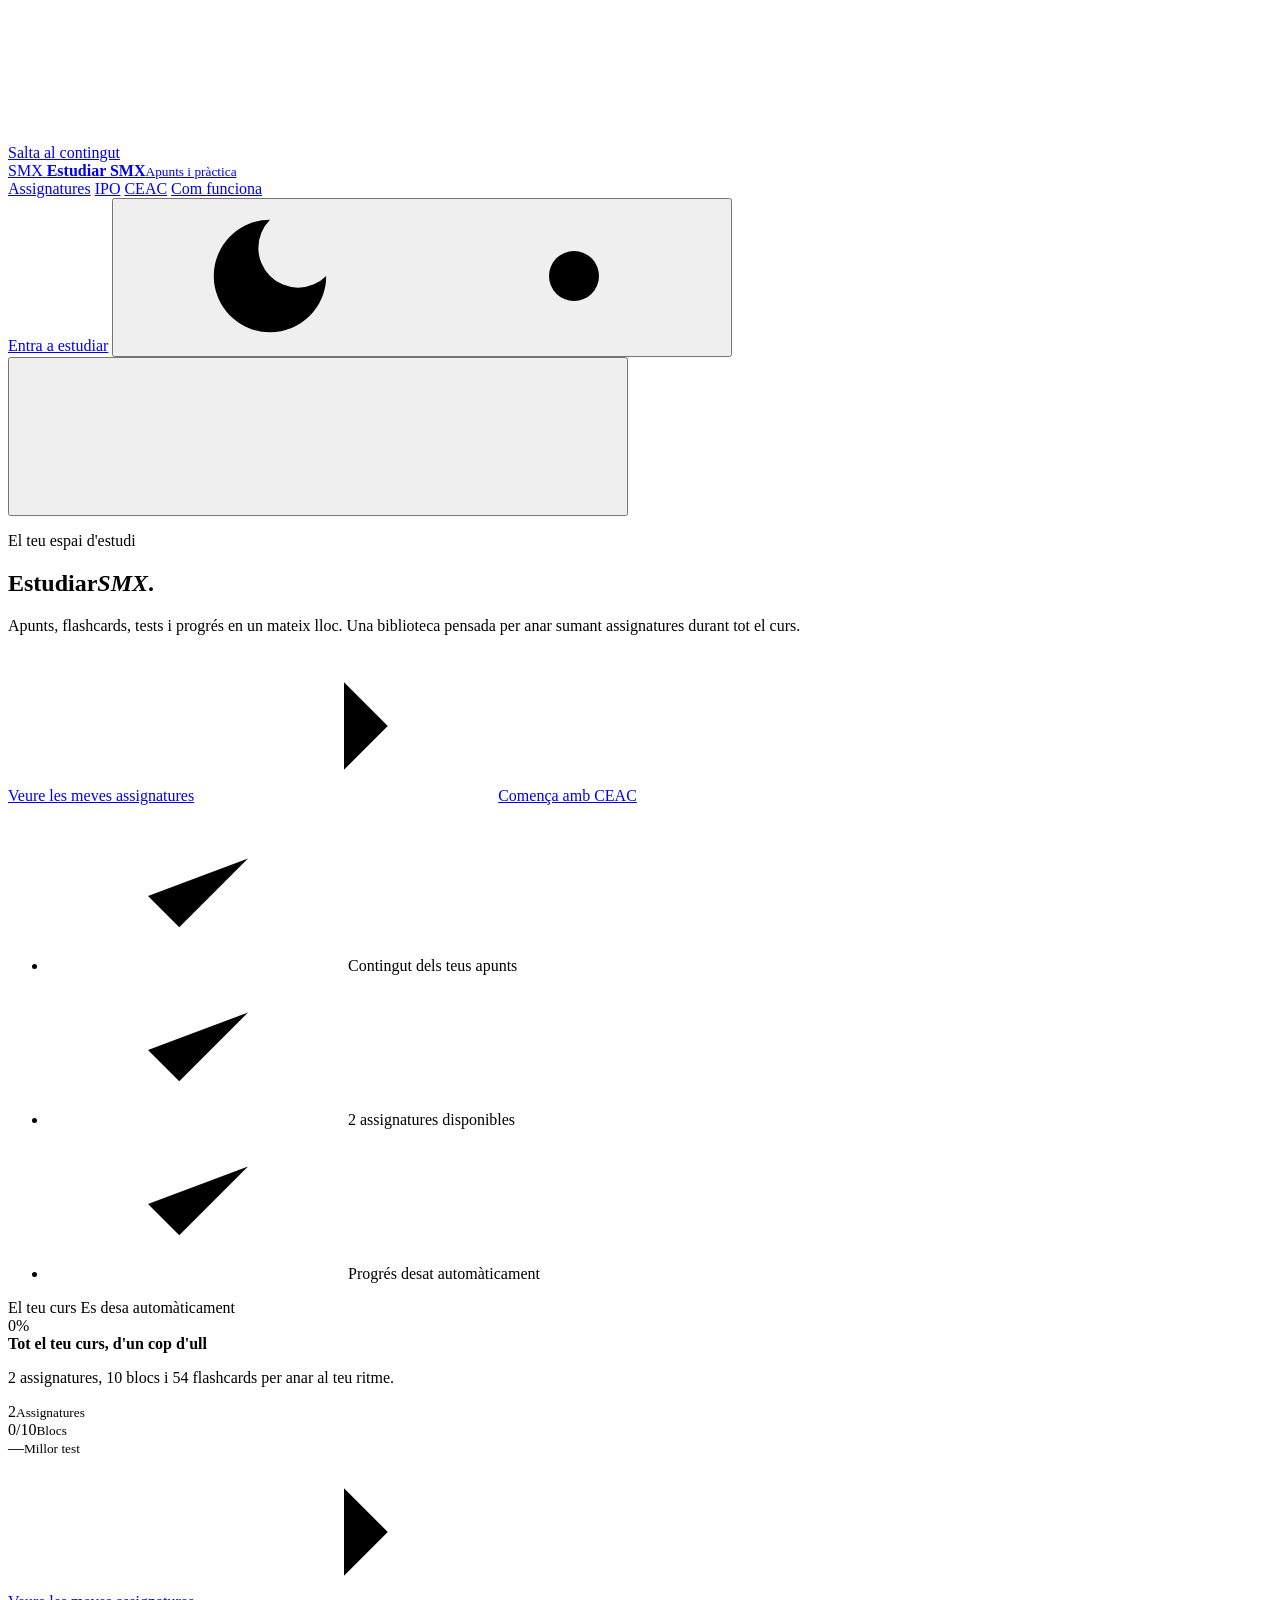
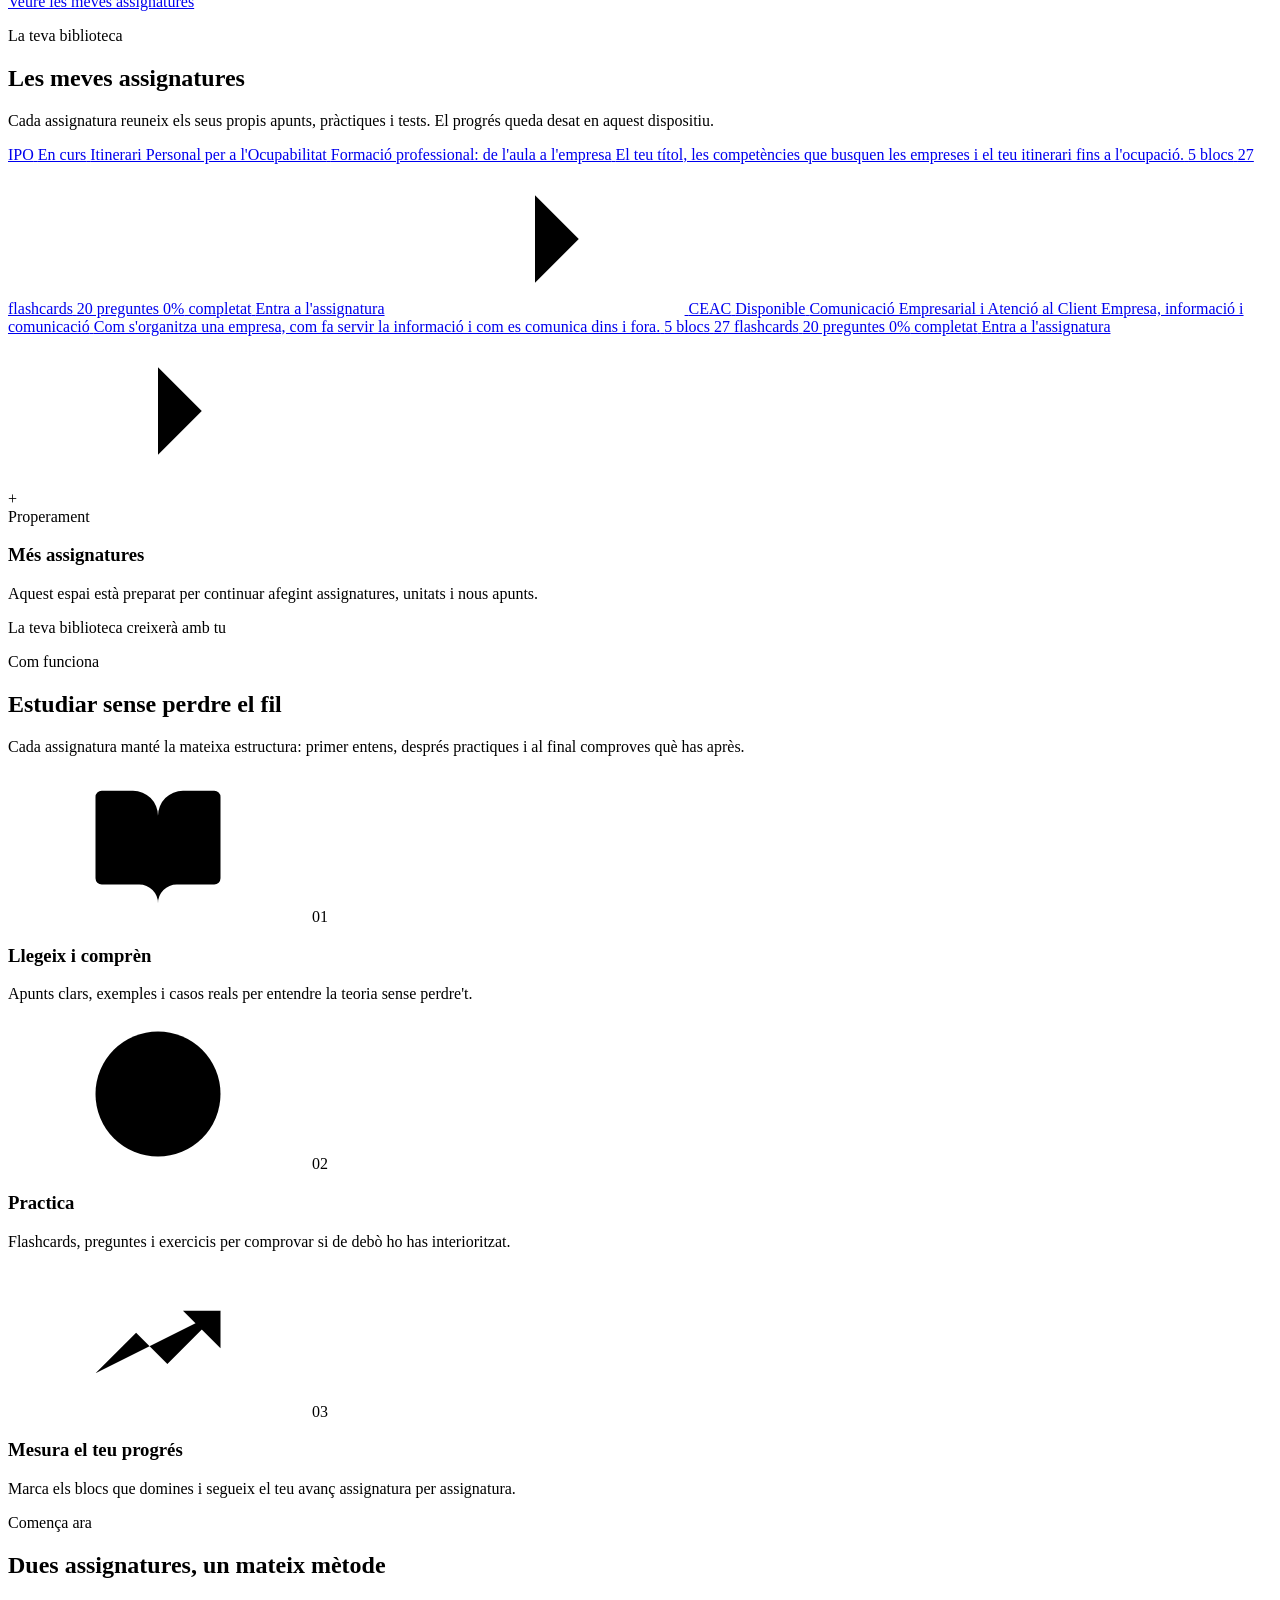
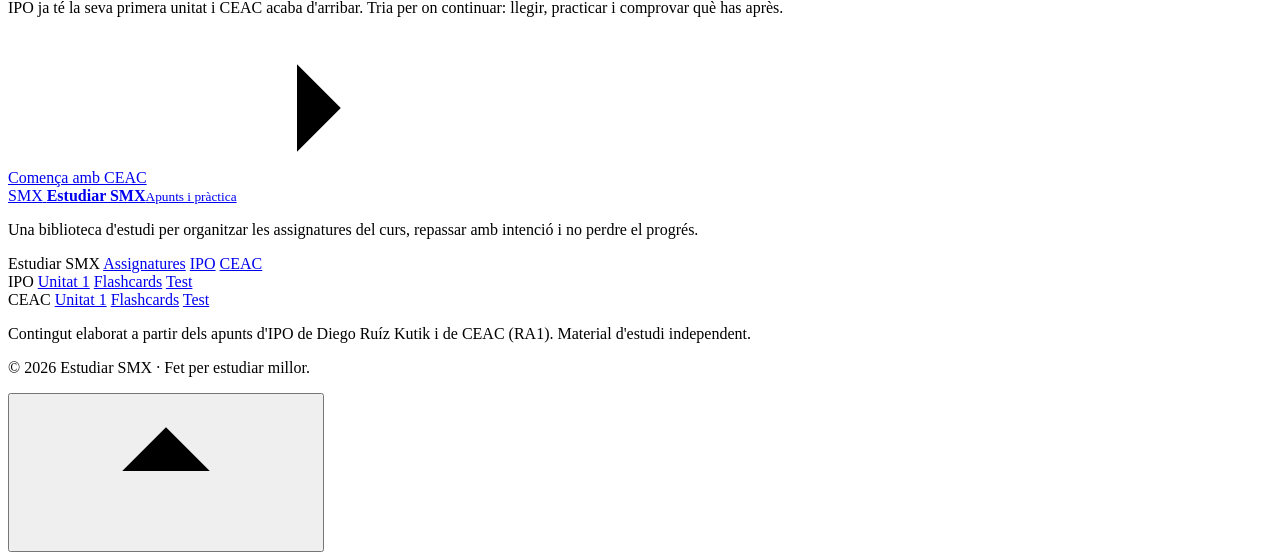
==== index.html @ 681bbfd0 "Add files via upload" ====
<!DOCTYPE html>
<html lang="ca" data-theme="light">
<head>
  <meta charset="UTF-8">
  <meta name="viewport" content="width=device-width, initial-scale=1.0">
  <meta name="description" content="Estudiar SMX: apunts, flashcards, tests i progrés organitzats per assignatura. IPO i CEAC en un mateix espai d'estudi.">
  <meta name="theme-color" content="#f5f1e8">
  <title>Estudiar SMX | El teu espai d'estudi</title>
  <link rel="icon" href="data:image/svg+xml,%3Csvg xmlns='http://www.w3.org/2000/svg' viewBox='0 0 64 64'%3E%3Crect width='64' height='64' rx='16' fill='%23c8502c'/%3E%3Ctext x='32' y='41' font-family='Georgia,serif' font-size='14' font-weight='700' fill='%23fffdf8' text-anchor='middle'%3ESMX%3C/text%3E%3C/svg%3E">
  <link rel="preconnect" href="https://fonts.googleapis.com">
  <link rel="preconnect" href="https://fonts.gstatic.com" crossorigin>
  <link href="https://fonts.googleapis.com/css2?family=Fraunces:ital,opsz,wght@0,9..144,400..700;1,9..144,400..700&family=Inter:wght@400;500;600;700&display=swap" rel="stylesheet">
  <link rel="stylesheet" href="assets/css/styles.css">
  <script>
    (function () {
      try {
        var theme = localStorage.getItem('estudiarSMX.theme.v1');
        if (!theme) {
          var raw = localStorage.getItem('rutaFP.u1.v1');
          var saved = raw ? JSON.parse(raw) : null;
          theme = (saved && saved.theme) || (window.matchMedia('(prefers-color-scheme: dark)').matches ? 'dark' : 'light');
        }
        document.documentElement.dataset.theme = theme;
      } catch (e) {}
    })();
  </script>
</head>
<body>
  <a class="skip-link" href="#contenido">Salta al contingut</a>

  <svg class="svg-sprite" aria-hidden="true" focusable="false">
    <symbol id="i-arrow-right" viewBox="0 0 24 24"><path d="M5 12h14"/><path d="m12 5 7 7-7 7"/></symbol>
    <symbol id="i-arrow-up" viewBox="0 0 24 24"><path d="m5 12 7-7 7 7"/><path d="M12 19V5"/></symbol>
    <symbol id="i-check" viewBox="0 0 24 24"><path d="M20 6 9 17l-5-5"/></symbol>
    <symbol id="i-book" viewBox="0 0 24 24"><path d="M12 7v14"/><path d="M3 18a1 1 0 0 1-1-1V4a1 1 0 0 1 1-1h5a4 4 0 0 1 4 4 4 4 0 0 1 4-4h5a1 1 0 0 1 1 1v13a1 1 0 0 1-1 1h-6a3 3 0 0 0-3 3 3 3 0 0 0-3-3Z"/></symbol>
    <symbol id="i-layers" viewBox="0 0 24 24"><path d="M12.83 2.18a2 2 0 0 0-1.66 0L2.6 6.08a1 1 0 0 0 0 1.83l8.58 3.91a2 2 0 0 0 1.66 0l8.58-3.9a1 1 0 0 0 0-1.83Z"/><path d="m22 17.65-9.17 4.16a2 2 0 0 1-1.66 0L2 17.65"/><path d="m22 12.65-9.17 4.16a2 2 0 0 1-1.66 0L2 12.65"/></symbol>
    <symbol id="i-target" viewBox="0 0 24 24"><circle cx="12" cy="12" r="10"/><circle cx="12" cy="12" r="6"/><circle cx="12" cy="12" r="2"/></symbol>
    <symbol id="i-brain" viewBox="0 0 24 24"><path d="M12 5a3 3 0 1 0-5.997.125 4 4 0 0 0-2.526 5.77 4 4 0 0 0 .556 6.588A4 4 0 1 0 12 18Z"/><path d="M12 5a3 3 0 1 1 5.997.125 4 4 0 0 1 2.526 5.77 4 4 0 0 1-.556 6.588A4 4 0 1 1 12 18Z"/><path d="M15 13a4.5 4.5 0 0 1-3-4 4.5 4.5 0 0 1-3 4"/><path d="M17.599 6.5a3 3 0 0 0 .399-1.375"/><path d="M6.003 5.125A3 3 0 0 0 6.401 6.5"/><path d="M3.477 10.896a4 4 0 0 1 .585-.396"/><path d="M19.938 10.5a4 4 0 0 1 .585.396"/><path d="M6 18a4 4 0 0 1-1.967-.516"/><path d="M19.967 17.484A4 4 0 0 1 18 18"/></symbol>
    <symbol id="i-clock" viewBox="0 0 24 24"><circle cx="12" cy="12" r="10"/><polyline points="12 6 12 12 16 14"/></symbol>
    <symbol id="i-graduation" viewBox="0 0 24 24"><path d="M21.42 10.922a1 1 0 0 0-.019-1.838L12.83 5.18a2 2 0 0 0-1.66 0L2.6 9.08a1 1 0 0 0 0 1.832l8.57 3.908a2 2 0 0 0 1.66 0z"/><path d="M22 10v6"/><path d="M6 12.5V16a6 3 0 0 0 12 0v-3.5"/></symbol>
    <symbol id="i-briefcase" viewBox="0 0 24 24"><rect width="20" height="14" x="2" y="7" rx="2"/><path d="M16 21V5a2 2 0 0 0-2-2h-4a2 2 0 0 0-2 2v16"/></symbol>
    <symbol id="i-award" viewBox="0 0 24 24"><path d="m15.477 12.89 1.515 8.526a.5.5 0 0 1-.81.47l-3.58-2.687a1 1 0 0 0-1.197 0l-3.586 2.686a.5.5 0 0 1-.81-.469l1.514-8.526"/><circle cx="12" cy="8" r="6"/></symbol>
    <symbol id="i-calendar" viewBox="0 0 24 24"><path d="M8 2v4"/><path d="M16 2v4"/><rect width="18" height="18" x="3" y="4" rx="2"/><path d="M3 10h18"/></symbol>
    <symbol id="i-trending" viewBox="0 0 24 24"><polyline points="22 7 13.5 15.5 8.5 10.5 2 17"/><polyline points="16 7 22 7 22 13"/></symbol>
    <symbol id="i-sun" viewBox="0 0 24 24"><circle cx="12" cy="12" r="4"/><path d="M12 2v2"/><path d="M12 20v2"/><path d="m4.93 4.93 1.41 1.41"/><path d="m17.66 17.66 1.41 1.41"/><path d="M2 12h2"/><path d="M20 12h2"/><path d="m6.34 17.66-1.41 1.41"/><path d="m19.07 4.93-1.41 1.41"/></symbol>
    <symbol id="i-moon" viewBox="0 0 24 24"><path d="M12 3a6 6 0 0 0 9 9 9 9 0 1 1-9-9Z"/></symbol>
    <symbol id="i-menu" viewBox="0 0 24 24"><line x1="4" x2="20" y1="12" y2="12"/><line x1="4" x2="20" y1="6" y2="6"/><line x1="4" x2="20" y1="18" y2="18"/></symbol>
    <symbol id="i-x" viewBox="0 0 24 24"><path d="M18 6 6 18"/><path d="m6 6 12 12"/></symbol>
    <symbol id="i-chevron-down" viewBox="0 0 24 24"><path d="m6 9 6 6 6-6"/></symbol>
  </svg>

  <header class="site-header" id="top">
    <div class="header-inner container">
      <a class="brand" href="index.html" aria-label="Estudiar SMX, torna a l'inici">
        <span class="brand-mark brand-mark-smx">SMX<span class="brand-dot"></span></span>
        <span class="brand-text"><strong>Estudiar SMX</strong><small>Apunts i pràctica</small></span>
      </a>

      <nav class="desktop-nav" aria-label="Navegació principal">
        <a href="#asignaturas">Assignatures</a>
        <a href="asignaturas/ipo/index.html">IPO</a>
        <a href="asignaturas/ceac/index.html">CEAC</a>
        <a href="#como-funciona">Com funciona</a>
      </nav>

      <div class="header-actions">
        <a class="header-cta" href="#asignaturas">Entra a estudiar</a>
        <button class="icon-btn theme-toggle" id="themeToggle" type="button" aria-label="Activa el tema fosc">
          <svg class="icon icon-moon" aria-hidden="true"><use href="#i-moon"></use></svg>
          <svg class="icon icon-sun" aria-hidden="true"><use href="#i-sun"></use></svg>
        </button>
        <button class="icon-btn menu-toggle" id="menuToggle" type="button" aria-label="Obre el menú" aria-expanded="false" aria-controls="mobileMenu">
          <svg class="icon icon-menu" aria-hidden="true"><use href="#i-menu"></use></svg>
          <svg class="icon icon-close" aria-hidden="true"><use href="#i-x"></use></svg>
        </button>
      </div>
    </div>

    <div class="mobile-menu" id="mobileMenu" hidden>
      <nav class="container" aria-label="Menú mòbil">
        <a href="#asignaturas"><span>01</span>Assignatures</a>
        <a href="asignaturas/ipo/index.html"><span>02</span>IPO</a>
        <a href="asignaturas/ceac/index.html"><span>03</span>CEAC</a>
        <a href="#como-funciona"><span>04</span>Com funciona</a>
      </nav>
    </div>
  </header>

  <main id="contenido">
    <section class="hero portal-hero container" aria-labelledby="portalTitle">
      <div class="hero-copy">
        <p class="eyebrow"><span class="eyebrow-dot"></span>El teu espai d'estudi</p>
        <h1 id="portalTitle"><span>Estudiar</span><span><em>SMX</em>.</span></h1>
        <p class="hero-lead">Apunts, flashcards, tests i progrés en un mateix lloc. Una biblioteca pensada per anar sumant assignatures durant tot el curs.</p>
        <div class="hero-actions">
          <a class="btn btn-primary" href="#asignaturas">Veure les meves assignatures<svg class="icon" aria-hidden="true"><use href="#i-arrow-right"></use></svg></a>
          <a class="btn btn-ghost" href="asignaturas/ceac/index.html">Comença amb CEAC</a>
        </div>
        <ul class="hero-meta">
          <li><svg class="icon" aria-hidden="true"><use href="#i-check"></use></svg>Contingut dels teus apunts</li>
          <li><svg class="icon" aria-hidden="true"><use href="#i-check"></use></svg>2 assignatures disponibles</li>
          <li><svg class="icon" aria-hidden="true"><use href="#i-check"></use></svg>Progrés desat automàticament</li>
        </ul>
      </div>

      <aside class="hero-panel" data-overall aria-label="Progrés del teu curs">
        <div class="panel-top">
          <span class="panel-label">El teu curs</span>
          <span class="save-status"><span class="status-dot"></span>Es desa automàticament</span>
        </div>
        <div class="progress-hero">
          <div class="progress-ring" data-overall-ring style="--p:0"><span data-overall-percent>0%</span></div>
          <div class="progress-copy">
            <strong>Tot el teu curs, d'un cop d'ull</strong>
            <p data-overall-copy>2 assignatures, 10 blocs i 54 flashcards per anar al teu ritme.</p>
          </div>
        </div>
        <div class="hero-stats">
          <div><span data-overall-subjects>2</span><small>Assignatures</small></div>
          <div><span data-overall-sections>0/10</span><small>Blocs</small></div>
          <div><span data-overall-best>—</span><small>Millor test</small></div>
        </div>
        <a class="panel-link" href="#asignaturas"><span>Veure les meves assignatures</span><svg class="icon" aria-hidden="true"><use href="#i-arrow-right"></use></svg></a>
      </aside>
    </section>

    <section class="portal-catalog container" id="asignaturas" aria-labelledby="subjectsTitle">
      <div class="section-heading compact">
        <div>
          <p class="kicker">La teva biblioteca</p>
          <h2 id="subjectsTitle">Les meves assignatures</h2>
        </div>
        <p>Cada assignatura reuneix els seus propis apunts, pràctiques i tests. El progrés queda desat en aquest dispositiu.</p>
      </div>

      <div class="subject-grid">
        <a class="subject-card subject-card--ipo" href="asignaturas/ipo/index.html" data-unit-card="ipo" aria-label="Entra a IPO, Itinerari Personal per a l'Ocupabilitat">
          <span class="subject-card-top">
            <span class="subject-code">IPO</span>
            <span class="subject-status"><span class="status-dot"></span>En curs</span>
          </span>
          <span class="subject-card-body">
            <span class="subject-kicker">Itinerari Personal per a l'Ocupabilitat</span>
            <span class="subject-name">Formació professional: de l'aula a l'empresa</span>
            <span class="subject-desc">El teu títol, les competències que busquen les empreses i el teu itinerari fins a l'ocupació.</span>
            <span class="subject-tags">
              <span>5 blocs</span>
              <span>27 flashcards</span>
              <span>20 preguntes</span>
            </span>
          </span>
          <span class="subject-progress">
            <span class="subject-progress-head"><span data-unit-percent>0%</span> completat</span>
            <span class="subject-progress-bar"><span data-unit-bar style="--p:0%"></span></span>
          </span>
          <span class="subject-cta">Entra a l'assignatura<svg class="icon" aria-hidden="true"><use href="#i-arrow-right"></use></svg></span>
        </a>

        <a class="subject-card subject-card--ceac" href="asignaturas/ceac/index.html" data-unit-card="ceac" aria-label="Entra a CEAC, Comunicació Empresarial i Atenció al Client">
          <span class="subject-card-top">
            <span class="subject-code">CEAC</span>
            <span class="subject-status"><span class="status-dot"></span>Disponible</span>
          </span>
          <span class="subject-card-body">
            <span class="subject-kicker">Comunicació Empresarial i Atenció al Client</span>
            <span class="subject-name">Empresa, informació i comunicació</span>
            <span class="subject-desc">Com s'organitza una empresa, com fa servir la informació i com es comunica dins i fora.</span>
            <span class="subject-tags">
              <span>5 blocs</span>
              <span>27 flashcards</span>
              <span>20 preguntes</span>
            </span>
          </span>
          <span class="subject-progress">
            <span class="subject-progress-head"><span data-unit-percent>0%</span> completat</span>
            <span class="subject-progress-bar"><span data-unit-bar style="--p:0%"></span></span>
          </span>
          <span class="subject-cta">Entra a l'assignatura<svg class="icon" aria-hidden="true"><use href="#i-arrow-right"></use></svg></span>
        </a>

        <article class="subject-placeholder subject-placeholder--wide">
          <span class="subject-placeholder-icon" aria-hidden="true">+</span>
          <div class="subject-placeholder-copy">
            <span class="subject-placeholder-kicker">Properament</span>
            <h3>Més assignatures</h3>
            <p>Aquest espai està preparat per continuar afegint assignatures, unitats i nous apunts.</p>
          </div>
          <span class="subject-placeholder-note">La teva biblioteca creixerà amb tu</span>
        </article>
      </div>
    </section>

    <section class="portal-how container" id="como-funciona" aria-labelledby="howTitle">
      <div class="section-heading">
        <p class="kicker">Com funciona</p>
        <h2 id="howTitle">Estudiar sense perdre el fil</h2>
        <p>Cada assignatura manté la mateixa estructura: primer entens, després practiques i al final comproves què has après.</p>
      </div>
      <div class="how-grid">
        <article class="how-card">
          <span class="how-icon"><svg class="icon" aria-hidden="true"><use href="#i-book"></use></svg></span>
          <span class="how-num">01</span>
          <h3>Llegeix i comprèn</h3>
          <p>Apunts clars, exemples i casos reals per entendre la teoria sense perdre't.</p>
        </article>
        <article class="how-card">
          <span class="how-icon"><svg class="icon" aria-hidden="true"><use href="#i-target"></use></svg></span>
          <span class="how-num">02</span>
          <h3>Practica</h3>
          <p>Flashcards, preguntes i exercicis per comprovar si de debò ho has interioritzat.</p>
        </article>
        <article class="how-card">
          <span class="how-icon"><svg class="icon" aria-hidden="true"><use href="#i-trending"></use></svg></span>
          <span class="how-num">03</span>
          <h3>Mesura el teu progrés</h3>
          <p>Marca els blocs que domines i segueix el teu avanç assignatura per assignatura.</p>
        </article>
      </div>
    </section>

    <section class="portal-callout container" aria-labelledby="startTitle">
      <div>
        <p class="kicker">Comença ara</p>
        <h2 id="startTitle">Dues assignatures, un mateix mètode</h2>
        <p>IPO ja té la seva primera unitat i CEAC acaba d'arribar. Tria per on continuar: llegir, practicar i comprovar què has après.</p>
      </div>
      <a class="btn btn-primary" href="asignaturas/ceac/index.html">Comença amb CEAC<svg class="icon" aria-hidden="true"><use href="#i-arrow-right"></use></svg></a>
    </section>
  </main>

  <footer class="site-footer">
    <div class="container footer-grid">
      <div class="footer-brand">
        <a class="brand" href="index.html" aria-label="Estudiar SMX, torna a l'inici">
          <span class="brand-mark brand-mark-smx">SMX<span class="brand-dot"></span></span>
          <span class="brand-text"><strong>Estudiar SMX</strong><small>Apunts i pràctica</small></span>
        </a>
        <p>Una biblioteca d'estudi per organitzar les assignatures del curs, repassar amb intenció i no perdre el progrés.</p>
      </div>
      <div class="footer-links">
        <div>
          <span>Estudiar SMX</span>
          <a href="#asignaturas">Assignatures</a>
          <a href="asignaturas/ipo/index.html">IPO</a>
          <a href="asignaturas/ceac/index.html">CEAC</a>
        </div>
        <div>
          <span>IPO</span>
          <a href="asignaturas/ipo/unidad-1.html">Unitat 1</a>
          <a href="asignaturas/ipo/unidad-1.html#flashcards">Flashcards</a>
          <a href="asignaturas/ipo/unidad-1.html#test">Test</a>
        </div>
        <div>
          <span>CEAC</span>
          <a href="asignaturas/ceac/unidad-1.html">Unitat 1</a>
          <a href="asignaturas/ceac/unidad-1.html#flashcards">Flashcards</a>
          <a href="asignaturas/ceac/unidad-1.html#test">Test</a>
        </div>
      </div>
    </div>
    <div class="container footer-bottom">
      <p>Contingut elaborat a partir dels apunts d'IPO de Diego Ruíz Kutik i de CEAC (RA1). Material d'estudi independent.</p>
      <p>© <span id="year">2026</span> Estudiar SMX · Fet per estudiar millor.</p>
    </div>
  </footer>

  <button class="to-top" id="toTop" type="button" aria-label="Torna a dalt">
    <svg class="icon" aria-hidden="true"><use href="#i-arrow-up"></use></svg>
  </button>

  <script src="assets/js/units.js" defer></script>
  <script src="assets/js/portal.js" defer></script>
</body>
</html>
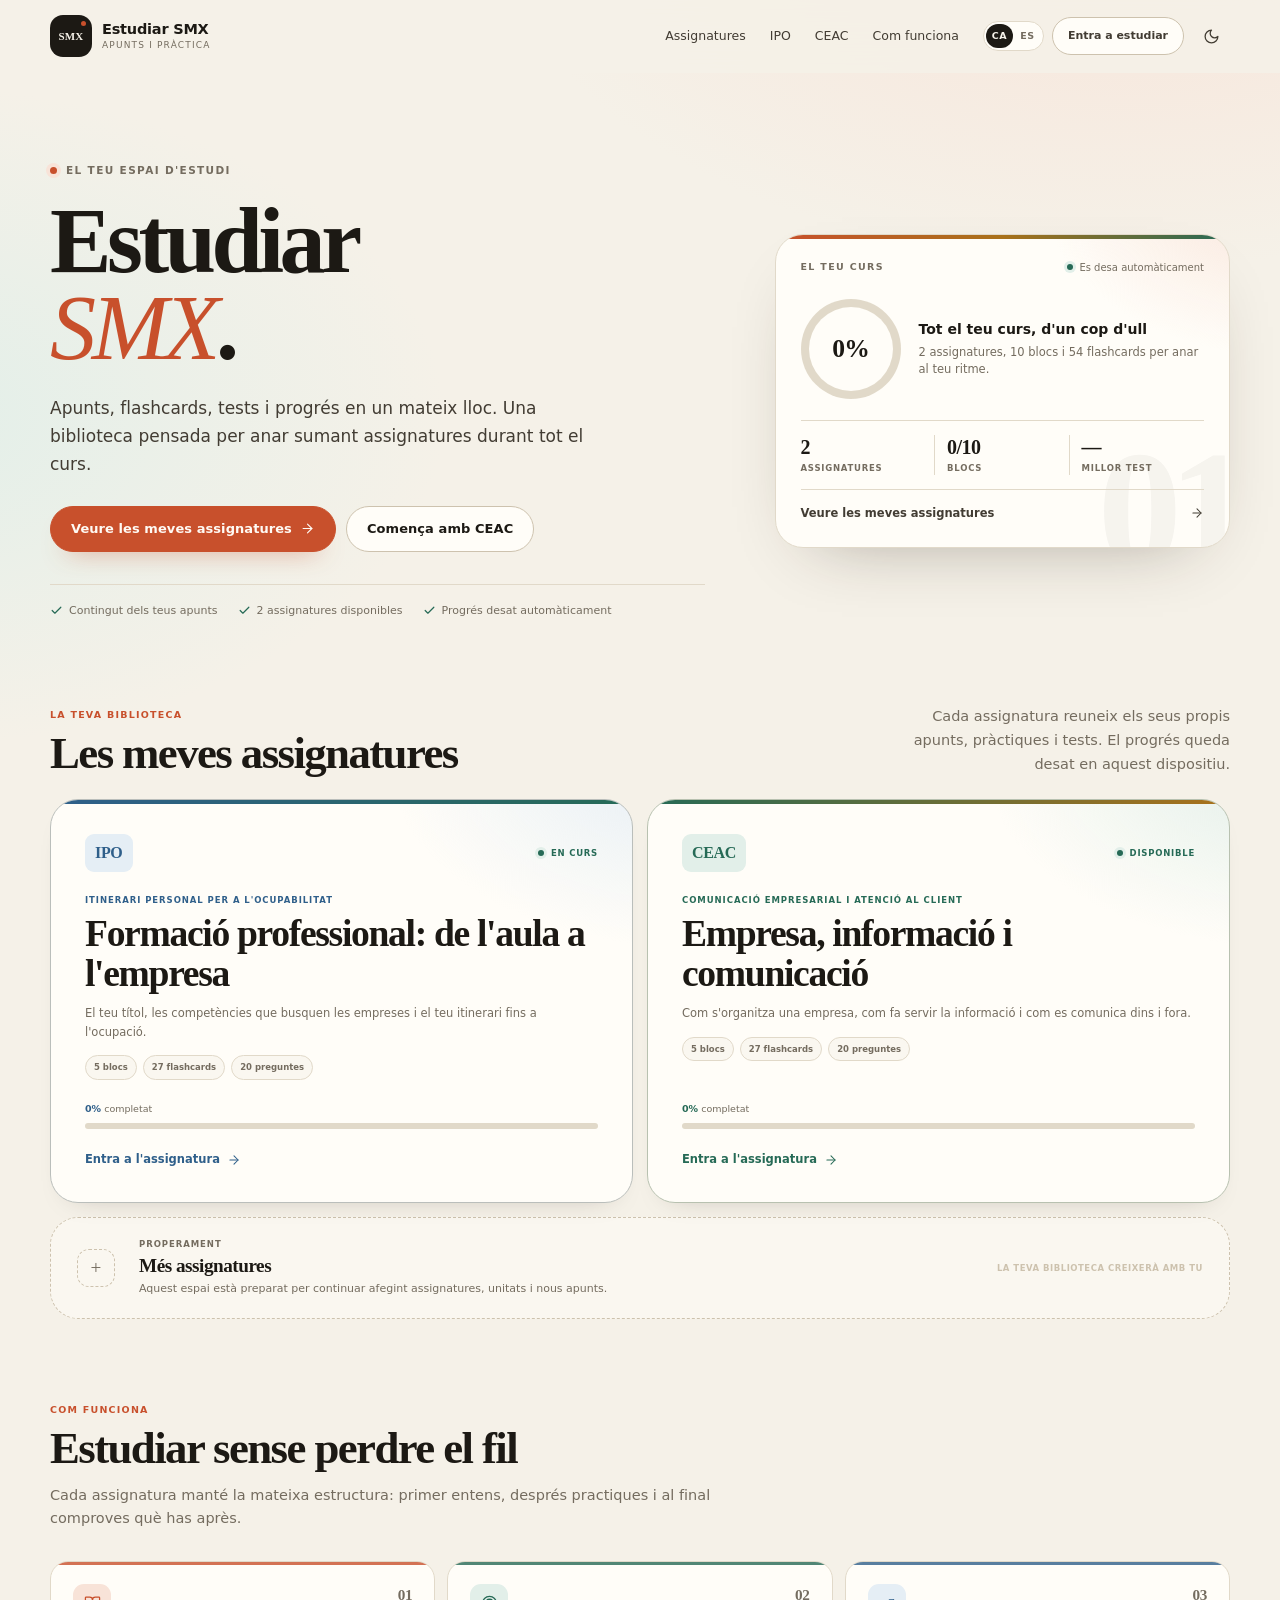
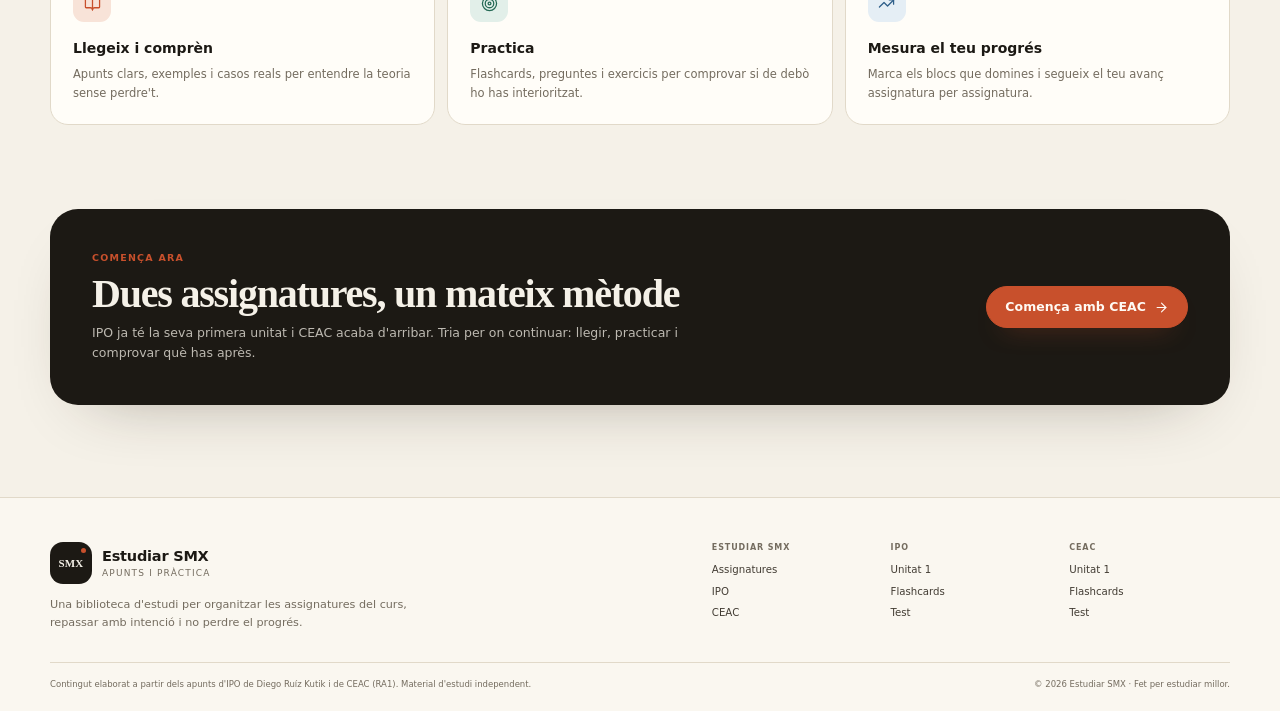
==== commit 0fc736d9: "Add files via upload" ====
--- a/index.html
+++ b/index.html
@@ -1,5 +1,5 @@
 <!DOCTYPE html>
-<html lang="ca" data-theme="light">
+<html lang="ca" data-theme="light" data-alt-lang="index.es.html">
 <head>
   <meta charset="UTF-8">
   <meta name="viewport" content="width=device-width, initial-scale=1.0">
@@ -24,6 +24,7 @@
       } catch (e) {}
     })();
   </script>
+  <script src="assets/js/lang.js"></script>
 </head>
 <body>
   <a class="skip-link" href="#contenido">Salta al contingut</a>
@@ -64,6 +65,10 @@
       </nav>
 
       <div class="header-actions">
+        <div class="lang-switch" role="group" aria-label="Idioma">
+          <span class="lang-option is-active" aria-current="true" lang="ca">CA</span>
+          <a class="lang-option" href="index.es.html" data-lang-link="es" hreflang="es" lang="es" aria-label="Canviar al castellà">ES</a>
+        </div>
         <a class="header-cta" href="#asignaturas">Entra a estudiar</a>
         <button class="icon-btn theme-toggle" id="themeToggle" type="button" aria-label="Activa el tema fosc">
           <svg class="icon icon-moon" aria-hidden="true"><use href="#i-moon"></use></svg>
@@ -268,7 +273,8 @@
     <svg class="icon" aria-hidden="true"><use href="#i-arrow-up"></use></svg>
   </button>
 
-  <script src="assets/js/units.js" defer></script>
+  <script src="assets/js/units-ca.js" defer></script>
+  <script src="assets/js/i18n.js" defer></script>
   <script src="assets/js/portal.js" defer></script>
 </body>
 </html>
--- a/assets/css/styles.css
+++ b/assets/css/styles.css
@@ -0,0 +1,6222 @@
+/* ==========================================================================
+   Estudiar SMX · Portal de estudio
+   Hoja de estilos principal
+   ========================================================================== */
+
+:root {
+  --font-display: "Fraunces", "Iowan Old Style", Georgia, "Times New Roman", serif;
+  --font-body: "Inter", system-ui, -apple-system, "Segoe UI", Roboto, sans-serif;
+
+  --bg: #f5f1e8;
+  --bg-elev: #faf7f0;
+  --surface: #fffdf8;
+  --surface-2: #f0ebdf;
+  --ink: #1c1914;
+  --ink-2: #423c33;
+  --muted: #746c5f;
+  --line: #e1d9c9;
+  --line-strong: #cdc2ae;
+
+  --accent: #c8502c;
+  --accent-ink: #8f351a;
+  --accent-soft: #f8e3d8;
+  --accent-contrast: #fffaf4;
+
+  --green: #266a56;
+  --green-soft: #e2efe9;
+  --gold: #a9711a;
+  --gold-soft: #f7ead0;
+  --blue: #2f5f8a;
+  --blue-soft: #e5eef5;
+  --plum: #6c4a72;
+  --plum-soft: #efe6f0;
+  --red: #a43b32;
+  --red-soft: #f8e2dd;
+
+  --radius-xl: 28px;
+  --radius-lg: 20px;
+  --radius-md: 14px;
+  --radius-sm: 10px;
+  --shadow: 0 26px 70px -42px rgba(42, 31, 18, 0.45);
+  --shadow-soft: 0 12px 30px -24px rgba(42, 31, 18, 0.4);
+  --container: 1180px;
+  --header-h: 72px;
+  --ease: cubic-bezier(0.2, 0.7, 0.3, 1);
+
+  color-scheme: light;
+}
+
+[data-theme="dark"] {
+  --bg: #12100c;
+  --bg-elev: #181510;
+  --surface: #1f1b15;
+  --surface-2: #282218;
+  --ink: #f5efe2;
+  --ink-2: #ded3c0;
+  --muted: #a99c87;
+  --line: #332c22;
+  --line-strong: #4a4132;
+
+  --accent: #ef7b53;
+  --accent-ink: #ffb49a;
+  --accent-soft: rgba(239, 123, 83, 0.14);
+  --accent-contrast: #211009;
+
+  --green: #72c6ab;
+  --green-soft: rgba(114, 198, 171, 0.12);
+  --gold: #e2b568;
+  --gold-soft: rgba(226, 181, 104, 0.12);
+  --blue: #8eb9df;
+  --blue-soft: rgba(142, 185, 223, 0.12);
+  --plum: #c9a4cf;
+  --plum-soft: rgba(201, 164, 207, 0.12);
+  --red: #ef9184;
+  --red-soft: rgba(239, 145, 132, 0.12);
+
+  --shadow: 0 30px 80px -48px rgba(0, 0, 0, 0.9);
+  --shadow-soft: 0 12px 34px -24px rgba(0, 0, 0, 0.8);
+
+  color-scheme: dark;
+}
+
+*,
+*::before,
+*::after {
+  box-sizing: border-box;
+}
+
+html {
+  scroll-behavior: smooth;
+  scroll-padding-top: calc(var(--header-h) + 22px);
+  -webkit-text-size-adjust: 100%;
+}
+
+body {
+  margin: 0;
+  min-width: 320px;
+  background:
+    radial-gradient(900px 540px at 88% -120px, var(--accent-soft), transparent 72%),
+    radial-gradient(760px 460px at -8% 18%, var(--green-soft), transparent 72%),
+    var(--bg);
+  color: var(--ink);
+  font-family: var(--font-body);
+  font-size: 16px;
+  line-height: 1.5;
+  -webkit-font-smoothing: antialiased;
+  text-rendering: optimizeLegibility;
+}
+
+h1, h2, h3, h4, h5, h6, p, figure, blockquote, ul, ol {
+  margin: 0;
+}
+
+ul, ol {
+  padding: 0;
+  list-style: none;
+}
+
+a {
+  color: inherit;
+  text-decoration: none;
+}
+
+button {
+  font: inherit;
+  color: inherit;
+}
+
+img, svg {
+  display: block;
+}
+
+button, a {
+  -webkit-tap-highlight-color: transparent;
+}
+
+::selection {
+  background: var(--accent);
+  color: var(--accent-contrast);
+}
+
+:focus-visible {
+  outline: 2px solid var(--accent);
+  outline-offset: 3px;
+}
+
+[hidden] {
+  display: none !important;
+}
+
+.svg-sprite {
+  position: absolute;
+  width: 0;
+  height: 0;
+  overflow: hidden;
+}
+
+.icon {
+  width: 1.15em;
+  height: 1.15em;
+  flex: none;
+  fill: none;
+  stroke: currentColor;
+  stroke-width: 1.8;
+  stroke-linecap: round;
+  stroke-linejoin: round;
+}
+
+.container {
+  width: min(var(--container), calc(100% - 48px));
+  margin-inline: auto;
+}
+
+.skip-link {
+  position: fixed;
+  top: 10px;
+  left: 12px;
+  z-index: 500;
+  padding: 10px 14px;
+  border-radius: 8px;
+  background: var(--ink);
+  color: var(--bg);
+  font-size: 12px;
+  transform: translateY(-160%);
+  transition: transform 0.2s ease;
+}
+
+.skip-link:focus {
+  transform: translateY(0);
+}
+
+/* Botones ----------------------------------------------------------------- */
+.btn {
+  display: inline-flex;
+  align-items: center;
+  justify-content: center;
+  gap: 8px;
+  min-height: 42px;
+  padding: 11px 18px;
+  border: 1px solid transparent;
+  border-radius: 999px;
+  font-size: 12.5px;
+  font-weight: 600;
+  line-height: 1;
+  letter-spacing: 0.005em;
+  white-space: nowrap;
+  cursor: pointer;
+  transition: transform 0.2s var(--ease), background 0.2s ease, border-color 0.2s ease, color 0.2s ease, box-shadow 0.2s ease;
+}
+
+.btn .icon {
+  width: 15px;
+  height: 15px;
+}
+
+.btn:hover {
+  transform: translateY(-1px);
+}
+
+.btn:active {
+  transform: translateY(0);
+}
+
+.btn-primary {
+  background: var(--accent);
+  color: var(--accent-contrast);
+  border-color: var(--accent);
+  box-shadow: 0 14px 26px -18px color-mix(in srgb, var(--accent) 80%, transparent);
+}
+
+.btn-primary:hover {
+  background: color-mix(in srgb, var(--accent) 88%, var(--ink));
+  border-color: color-mix(in srgb, var(--accent) 88%, var(--ink));
+}
+
+.btn-ghost {
+  background: var(--surface);
+  color: var(--ink);
+  border-color: var(--line-strong);
+}
+
+.btn-ghost:hover {
+  border-color: var(--ink);
+  background: var(--surface-2);
+}
+
+.btn-quiet {
+  background: transparent;
+  color: var(--muted);
+  border-color: transparent;
+}
+
+.btn-quiet:hover {
+  color: var(--ink);
+  background: var(--surface-2);
+}
+
+.link-button {
+  display: inline-flex;
+  align-items: center;
+  gap: 6px;
+  padding: 0;
+  border: 0;
+  background: none;
+  color: var(--muted);
+  font-size: 11.5px;
+  line-height: 1.4;
+  text-align: left;
+  text-decoration: underline;
+  text-decoration-color: color-mix(in srgb, var(--muted) 45%, transparent);
+  text-underline-offset: 3px;
+  cursor: pointer;
+  transition: color 0.2s ease;
+}
+
+.link-button .icon {
+  width: 13px;
+  height: 13px;
+}
+
+.link-button:hover {
+  color: var(--accent);
+  text-decoration-color: var(--accent);
+}
+
+/* Cabecera ---------------------------------------------------------------- */
+.site-header {
+  position: sticky;
+  top: 0;
+  z-index: 80;
+  background: color-mix(in srgb, var(--bg) 86%, transparent);
+  border-bottom: 1px solid transparent;
+  backdrop-filter: blur(18px);
+  -webkit-backdrop-filter: blur(18px);
+  transition: border-color 0.25s ease, box-shadow 0.25s ease;
+}
+
+.site-header.is-scrolled {
+  border-bottom-color: var(--line);
+  box-shadow: 0 10px 30px -30px rgba(30, 20, 10, 0.5);
+}
+
+.header-inner {
+  height: var(--header-h);
+  display: flex;
+  align-items: center;
+  gap: 24px;
+}
+
+.brand {
+  display: inline-flex;
+  align-items: center;
+  gap: 10px;
+  flex: none;
+}
+
+.brand-mark {
+  position: relative;
+  width: 42px;
+  height: 42px;
+  display: grid;
+  place-items: center;
+  border-radius: 13px;
+  background: var(--ink);
+  color: var(--bg);
+  font-family: var(--font-display);
+  font-size: 19px;
+  font-weight: 700;
+  letter-spacing: -0.06em;
+  transition: transform 0.25s var(--ease), background 0.2s ease;
+}
+
+.brand:hover .brand-mark {
+  transform: rotate(-4deg) scale(1.02);
+}
+
+.brand-dot {
+  position: absolute;
+  top: 8px;
+  right: 8px;
+  width: 6px;
+  height: 6px;
+  border-radius: 50%;
+  background: var(--accent);
+}
+
+.brand-text {
+  display: flex;
+  flex-direction: column;
+  line-height: 1.2;
+}
+
+.brand-text strong {
+  font-size: 14.5px;
+  font-weight: 700;
+  letter-spacing: -0.015em;
+}
+
+.brand-text small {
+  margin-top: 2px;
+  color: var(--muted);
+  font-size: 9px;
+  font-weight: 500;
+  letter-spacing: 0.13em;
+  text-transform: uppercase;
+}
+
+.desktop-nav {
+  display: flex;
+  align-items: center;
+  gap: 24px;
+  margin-left: auto;
+}
+
+.desktop-nav a {
+  position: relative;
+  padding: 6px 0;
+  color: var(--ink-2);
+  font-size: 12.5px;
+  font-weight: 500;
+  transition: color 0.2s ease;
+}
+
+.desktop-nav a::after {
+  content: "";
+  position: absolute;
+  left: 0;
+  right: 0;
+  bottom: 0;
+  height: 1.5px;
+  background: var(--accent);
+  transform: scaleX(0);
+  transform-origin: left;
+  transition: transform 0.25s var(--ease);
+}
+
+.desktop-nav a:hover {
+  color: var(--ink);
+}
+
+.desktop-nav a:hover::after {
+  transform: scaleX(1);
+}
+
+.header-actions {
+  display: flex;
+  align-items: center;
+  gap: 8px;
+}
+
+.lang-switch {
+  display: inline-flex;
+  align-items: center;
+  gap: 1px;
+  height: 30px;
+  padding: 2px;
+  border: 1px solid var(--line);
+  border-radius: 999px;
+  background: var(--surface);
+}
+
+.lang-option {
+  min-width: 27px;
+  height: 24px;
+  display: grid;
+  place-items: center;
+  padding: 0 5px;
+  border-radius: 999px;
+  color: var(--muted);
+  font-size: 9.5px;
+  font-weight: 700;
+  letter-spacing: 0.04em;
+  line-height: 1;
+  text-decoration: none;
+  transition: background 0.2s ease, color 0.2s ease;
+}
+
+.lang-option:hover {
+  color: var(--ink);
+}
+
+.lang-option.is-active {
+  background: var(--ink);
+  color: var(--bg);
+  cursor: default;
+}
+
+.progress-pill {
+  height: 38px;
+  display: inline-flex;
+  align-items: center;
+  gap: 8px;
+  padding: 0 12px 0 5px;
+  border: 1px solid var(--line);
+  border-radius: 999px;
+  background: var(--surface);
+  color: var(--ink-2);
+  font-size: 11px;
+  font-weight: 600;
+  font-variant-numeric: tabular-nums;
+  transition: border-color 0.2s ease, transform 0.2s ease;
+}
+
+.progress-pill:hover {
+  border-color: var(--line-strong);
+  transform: translateY(-1px);
+}
+
+.mini-ring {
+  --p: 0;
+  position: relative;
+  width: 28px;
+  height: 28px;
+  border-radius: 50%;
+  background: conic-gradient(var(--accent) calc(var(--p) * 1%), var(--line) 0);
+}
+
+.mini-ring::before {
+  content: "";
+  position: absolute;
+  inset: 4px;
+  border-radius: 50%;
+  background: var(--surface);
+}
+
+.icon-btn {
+  width: 38px;
+  height: 38px;
+  display: grid;
+  place-items: center;
+  border: 1px solid transparent;
+  border-radius: 50%;
+  background: transparent;
+  color: var(--ink-2);
+  cursor: pointer;
+  transition: background 0.2s ease, border-color 0.2s ease, color 0.2s ease;
+}
+
+.icon-btn:hover {
+  background: var(--surface);
+  border-color: var(--line);
+  color: var(--ink);
+}
+
+.icon-btn .icon {
+  width: 17px;
+  height: 17px;
+}
+
+.theme-toggle .icon-sun {
+  display: none;
+}
+
+[data-theme="dark"] .theme-toggle .icon-sun {
+  display: block;
+}
+
+[data-theme="dark"] .theme-toggle .icon-moon {
+  display: none;
+}
+
+.menu-toggle {
+  display: none;
+}
+
+.menu-toggle .icon-close {
+  display: none;
+}
+
+body.menu-open .menu-toggle .icon-menu {
+  display: none;
+}
+
+body.menu-open .menu-toggle .icon-close {
+  display: block;
+}
+
+.mobile-menu {
+  border-top: 1px solid var(--line);
+  background: var(--bg-elev);
+}
+
+.mobile-menu nav {
+  display: grid;
+  gap: 2px;
+  padding-top: 10px;
+  padding-bottom: 18px;
+}
+
+.mobile-menu a {
+  display: flex;
+  align-items: center;
+  gap: 14px;
+  padding: 12px 4px;
+  border-bottom: 1px solid var(--line);
+  font-size: 15px;
+  font-weight: 500;
+}
+
+.mobile-menu a span {
+  color: var(--accent);
+  font-family: var(--font-display);
+  font-size: 11px;
+}
+
+/* Hero -------------------------------------------------------------------- */
+.hero {
+  display: grid;
+  grid-template-columns: minmax(0, 1.18fr) minmax(330px, 0.82fr);
+  gap: clamp(36px, 5.4vw, 82px);
+  align-items: center;
+  padding-top: clamp(56px, 7vw, 92px);
+  padding-bottom: clamp(46px, 6vw, 74px);
+}
+
+@keyframes heroIn {
+  from { opacity: 0; transform: translateY(16px); }
+  to { opacity: 1; transform: translateY(0); }
+}
+
+.hero-copy > * {
+  animation: heroIn 0.8s var(--ease) both;
+}
+
+.hero-copy > *:nth-child(2) { animation-delay: 0.05s; }
+.hero-copy > *:nth-child(3) { animation-delay: 0.1s; }
+.hero-copy > *:nth-child(4) { animation-delay: 0.15s; }
+.hero-copy > *:nth-child(5) { animation-delay: 0.2s; }
+
+.hero-panel {
+  animation: heroIn 0.9s 0.18s var(--ease) both;
+}
+
+.eyebrow {
+  display: flex;
+  align-items: center;
+  gap: 9px;
+  color: var(--muted);
+  font-size: 10.5px;
+  font-weight: 600;
+  letter-spacing: 0.13em;
+  text-transform: uppercase;
+}
+
+.eyebrow-dot {
+  width: 7px;
+  height: 7px;
+  border-radius: 50%;
+  background: var(--accent);
+  box-shadow: 0 0 0 4px var(--accent-soft);
+}
+
+.hero h1 {
+  margin: 20px 0 22px;
+  font-family: var(--font-display);
+  font-size: clamp(3.3rem, 7.2vw, 6.1rem);
+  font-weight: 560;
+  line-height: 0.94;
+  letter-spacing: -0.048em;
+}
+
+.hero h1 span {
+  display: block;
+}
+
+.hero h1 em {
+  color: var(--accent);
+  font-style: italic;
+  font-weight: 480;
+}
+
+.hero-lead {
+  max-width: 560px;
+  color: var(--ink-2);
+  font-size: 17px;
+  line-height: 1.65;
+}
+
+.hero-actions {
+  display: flex;
+  flex-wrap: wrap;
+  gap: 10px;
+  margin-top: 28px;
+}
+
+.hero-actions .btn {
+  min-height: 46px;
+  padding: 13px 20px;
+  font-size: 13px;
+}
+
+.hero-meta {
+  display: flex;
+  flex-wrap: wrap;
+  gap: 9px 20px;
+  margin-top: 32px;
+  padding-top: 18px;
+  border-top: 1px solid var(--line);
+  color: var(--muted);
+  font-size: 11px;
+}
+
+.hero-meta li {
+  display: flex;
+  align-items: center;
+  gap: 6px;
+}
+
+.hero-meta .icon {
+  width: 13px;
+  height: 13px;
+  color: var(--green);
+  stroke-width: 2.2;
+}
+
+.hero-panel {
+  position: relative;
+  overflow: hidden;
+  padding: 25px;
+  border: 1px solid var(--line);
+  border-radius: var(--radius-xl);
+  background:
+    radial-gradient(340px 260px at 110% -20%, var(--accent-soft), transparent 70%),
+    var(--surface);
+  box-shadow: var(--shadow);
+}
+
+.hero-panel::before {
+  content: "";
+  position: absolute;
+  top: 0;
+  left: 0;
+  right: 0;
+  height: 4px;
+  background: linear-gradient(90deg, var(--accent), var(--gold), var(--green));
+}
+
+.hero-panel::after {
+  content: "01";
+  position: absolute;
+  right: -10px;
+  bottom: -46px;
+  color: var(--ink);
+  font-family: var(--font-display);
+  font-size: 10.5rem;
+  font-weight: 700;
+  line-height: 1;
+  letter-spacing: -0.08em;
+  opacity: 0.04;
+  pointer-events: none;
+}
+
+.panel-top {
+  position: relative;
+  z-index: 1;
+  display: flex;
+  align-items: center;
+  justify-content: space-between;
+  gap: 12px;
+}
+
+.panel-label {
+  color: var(--muted);
+  font-size: 9.5px;
+  font-weight: 700;
+  letter-spacing: 0.14em;
+  text-transform: uppercase;
+}
+
+.save-status {
+  display: inline-flex;
+  align-items: center;
+  gap: 6px;
+  color: var(--muted);
+  font-size: 10px;
+  font-weight: 500;
+}
+
+.status-dot {
+  width: 6px;
+  height: 6px;
+  border-radius: 50%;
+  background: var(--green);
+  box-shadow: 0 0 0 3px var(--green-soft);
+}
+
+.progress-hero {
+  position: relative;
+  z-index: 1;
+  display: flex;
+  align-items: center;
+  gap: 18px;
+  margin: 24px 0 21px;
+}
+
+.progress-ring {
+  --p: 0;
+  position: relative;
+  width: 100px;
+  height: 100px;
+  flex: none;
+  display: grid;
+  place-items: center;
+  border-radius: 50%;
+  background: conic-gradient(var(--accent) calc(var(--p) * 1%), var(--line) 0);
+}
+
+.progress-ring::before {
+  content: "";
+  position: absolute;
+  inset: 8px;
+  border-radius: 50%;
+  background: var(--surface);
+}
+
+.progress-ring span {
+  position: relative;
+  z-index: 1;
+  font-family: var(--font-display);
+  font-size: 1.6rem;
+  font-weight: 550;
+  letter-spacing: -0.04em;
+}
+
+.progress-copy strong {
+  display: block;
+  font-size: 14px;
+  font-weight: 600;
+  line-height: 1.35;
+}
+
+.progress-copy p {
+  margin-top: 5px;
+  color: var(--muted);
+  font-size: 11.5px;
+  line-height: 1.5;
+}
+
+.hero-stats {
+  position: relative;
+  z-index: 1;
+  display: grid;
+  grid-template-columns: repeat(3, 1fr);
+  padding: 14px 0;
+  border-top: 1px solid var(--line);
+  border-bottom: 1px solid var(--line);
+}
+
+.hero-stats > div {
+  padding: 0 12px;
+  border-right: 1px solid var(--line);
+}
+
+.hero-stats > div:first-child {
+  padding-left: 0;
+}
+
+.hero-stats > div:last-child {
+  padding-right: 0;
+  border-right: 0;
+}
+
+.hero-stats span {
+  display: block;
+  font-family: var(--font-display);
+  font-size: 1.25rem;
+  font-weight: 550;
+  line-height: 1.2;
+  letter-spacing: -0.025em;
+}
+
+.hero-stats small {
+  display: block;
+  margin-top: 3px;
+  color: var(--muted);
+  font-size: 8.5px;
+  font-weight: 600;
+  letter-spacing: 0.09em;
+  text-transform: uppercase;
+}
+
+.panel-link {
+  position: relative;
+  z-index: 1;
+  display: flex;
+  align-items: center;
+  justify-content: space-between;
+  gap: 12px;
+  padding-top: 15px;
+  color: var(--ink-2);
+  font-size: 11.5px;
+  font-weight: 600;
+  transition: color 0.2s ease;
+}
+
+.panel-link .icon {
+  width: 14px;
+  height: 14px;
+  transition: transform 0.2s var(--ease);
+}
+
+.panel-link:hover {
+  color: var(--accent);
+}
+
+.panel-link:hover .icon {
+  transform: translateX(3px);
+}
+
+/* Ruta -------------------------------------------------------------------- */
+.route {
+  padding-bottom: clamp(52px, 7vw, 84px);
+}
+
+.section-heading {
+  max-width: 700px;
+  margin-bottom: 30px;
+}
+
+.section-heading.compact {
+  max-width: none;
+  display: flex;
+  align-items: flex-end;
+  justify-content: space-between;
+  gap: 36px;
+  margin-bottom: 22px;
+}
+
+.section-heading.compact > p {
+  max-width: 320px;
+  color: var(--muted);
+  font-size: 12.5px;
+  line-height: 1.55;
+  text-align: right;
+}
+
+.kicker {
+  display: block;
+  margin-bottom: 8px;
+  color: var(--accent);
+  font-size: 9.5px;
+  font-weight: 700;
+  letter-spacing: 0.13em;
+  text-transform: uppercase;
+}
+
+.section-heading h2,
+.route h2 {
+  font-family: var(--font-display);
+  font-size: clamp(2rem, 4vw, 2.8rem);
+  font-weight: 560;
+  line-height: 1.04;
+  letter-spacing: -0.035em;
+}
+
+.section-heading > p:last-child {
+  margin-top: 12px;
+  color: var(--muted);
+  font-size: 14.5px;
+  line-height: 1.65;
+}
+
+.route-grid {
+  display: grid;
+  grid-template-columns: repeat(5, minmax(0, 1fr));
+  gap: 11px;
+}
+
+.route-card {
+  --rc: var(--accent);
+  position: relative;
+  display: flex;
+  flex-direction: column;
+  min-height: 182px;
+  padding: 16px;
+  overflow: hidden;
+  border: 1px solid var(--line);
+  border-radius: 18px;
+  background: var(--surface);
+  transition: transform 0.25s var(--ease), border-color 0.25s ease, box-shadow 0.25s ease, background 0.25s ease;
+}
+
+.route-card:nth-child(1) { --rc: var(--accent); }
+.route-card:nth-child(2) { --rc: var(--green); }
+.route-card:nth-child(3) { --rc: var(--gold); }
+.route-card:nth-child(4) { --rc: var(--blue); }
+.route-card:nth-child(5) { --rc: var(--plum); }
+
+.route-card::before {
+  content: "";
+  position: absolute;
+  left: 0;
+  right: 0;
+  top: 0;
+  height: 3px;
+  background: var(--rc);
+  opacity: 0;
+  transition: opacity 0.25s ease;
+}
+
+.route-card:hover {
+  transform: translateY(-4px);
+  border-color: color-mix(in srgb, var(--rc) 42%, var(--line));
+  box-shadow: var(--shadow-soft);
+}
+
+.route-card:hover::before {
+  opacity: 1;
+}
+
+.route-top {
+  display: flex;
+  align-items: center;
+  justify-content: space-between;
+  margin-bottom: 18px;
+}
+
+.route-num {
+  color: var(--rc);
+  font-family: var(--font-display);
+  font-size: 1.2rem;
+  font-weight: 600;
+  letter-spacing: -0.04em;
+}
+
+.route-check {
+  width: 23px;
+  height: 23px;
+  display: grid;
+  place-items: center;
+  border: 1px solid var(--line-strong);
+  border-radius: 50%;
+  color: transparent;
+  background: transparent;
+  transition: background 0.2s ease, border-color 0.2s ease, color 0.2s ease;
+}
+
+.route-check .icon {
+  width: 12px;
+  height: 12px;
+  stroke-width: 2.4;
+}
+
+.route-card.is-done .route-check {
+  border-color: var(--green);
+  background: var(--green-soft);
+  color: var(--green);
+}
+
+.route-card.is-done {
+  background: color-mix(in srgb, var(--green-soft) 32%, var(--surface));
+}
+
+.route-card h3 {
+  font-family: var(--font-display);
+  font-size: 1.02rem;
+  font-weight: 560;
+  line-height: 1.22;
+  letter-spacing: -0.02em;
+}
+
+.route-card p {
+  margin-top: 7px;
+  color: var(--muted);
+  font-size: 11.5px;
+  line-height: 1.5;
+}
+
+.route-foot {
+  margin-top: auto;
+  padding-top: 13px;
+  color: var(--muted);
+  font-size: 9px;
+  font-weight: 600;
+  letter-spacing: 0.1em;
+  text-transform: uppercase;
+}
+
+/* Disposición de estudio -------------------------------------------------- */
+.study-layout {
+  display: grid;
+  grid-template-columns: 228px minmax(0, 1fr);
+  gap: clamp(36px, 5vw, 62px);
+  align-items: start;
+  padding-top: 16px;
+  padding-bottom: 100px;
+}
+
+.toc {
+  position: sticky;
+  top: calc(var(--header-h) + 22px);
+  padding-top: 18px;
+  border-top: 1px solid var(--line);
+}
+
+.toc-title {
+  margin-bottom: 10px;
+  color: var(--muted);
+  font-size: 9px;
+  font-weight: 700;
+  letter-spacing: 0.14em;
+  text-transform: uppercase;
+}
+
+.toc-nav {
+  display: grid;
+  gap: 2px;
+}
+
+.toc-nav a {
+  display: grid;
+  grid-template-columns: 22px minmax(0, 1fr) 7px;
+  align-items: center;
+  gap: 6px;
+  padding: 8px 9px;
+  border-radius: 9px;
+  color: var(--muted);
+  font-size: 11.5px;
+  line-height: 1.35;
+  transition: background 0.2s ease, color 0.2s ease;
+}
+
+.toc-nav a:hover {
+  background: var(--surface);
+  color: var(--ink);
+}
+
+.toc-index {
+  color: var(--line-strong);
+  font-size: 8.5px;
+  font-variant-numeric: tabular-nums;
+}
+
+.toc-dot {
+  width: 5px;
+  height: 5px;
+  justify-self: end;
+  border-radius: 50%;
+  background: transparent;
+  transition: background 0.2s ease;
+}
+
+.toc-nav a.is-active {
+  background: var(--surface);
+  color: var(--ink);
+  box-shadow: inset 0 0 0 1px var(--line);
+}
+
+.toc-nav a.is-active .toc-index {
+  color: var(--accent);
+}
+
+.toc-nav a.is-active .toc-dot {
+  background: var(--accent);
+}
+
+.toc-nav a.is-done .toc-dot {
+  background: var(--green);
+}
+
+.toc-progress {
+  margin-top: 20px;
+  padding: 12px;
+  border: 1px solid var(--line);
+  border-radius: 11px;
+  background: var(--surface);
+}
+
+.toc-progress > div:first-child {
+  display: flex;
+  align-items: center;
+  justify-content: space-between;
+  gap: 8px;
+  color: var(--muted);
+  font-size: 9.5px;
+}
+
+.mini-bar {
+  height: 4px;
+  margin-top: 8px;
+  overflow: hidden;
+  border-radius: 999px;
+  background: var(--surface-2);
+}
+
+.mini-bar span {
+  display: block;
+  height: 100%;
+  border-radius: inherit;
+  background: linear-gradient(90deg, var(--accent), var(--gold));
+  transition: width 0.35s var(--ease);
+}
+
+.toc > .link-button {
+  margin-top: 12px;
+}
+
+.study-main {
+  min-width: 0;
+  max-width: 840px;
+}
+
+.content-section {
+  scroll-margin-top: calc(var(--header-h) + 26px);
+  padding-bottom: 58px;
+  margin-bottom: 46px;
+  border-bottom: 1px solid var(--line);
+}
+
+.content-section:last-child {
+  margin-bottom: 0;
+  border-bottom: 0;
+}
+
+.content-section[data-accent="terra"] {
+  --ch: var(--accent);
+  --ch-soft: var(--accent-soft);
+}
+
+.content-section[data-accent="green"] {
+  --ch: var(--green);
+  --ch-soft: var(--green-soft);
+}
+
+.content-section[data-accent="gold"] {
+  --ch: var(--gold);
+  --ch-soft: var(--gold-soft);
+}
+
+.content-section[data-accent="blue"] {
+  --ch: var(--blue);
+  --ch-soft: var(--blue-soft);
+}
+
+.content-section[data-accent="plum"] {
+  --ch: var(--plum);
+  --ch-soft: var(--plum-soft);
+}
+
+.chapter-head {
+  display: grid;
+  grid-template-columns: 60px minmax(0, 1fr);
+  gap: 19px;
+  align-items: start;
+  margin-bottom: 26px;
+}
+
+.chapter-number {
+  width: 60px;
+  height: 60px;
+  display: grid;
+  place-items: center;
+  border: 1px solid color-mix(in srgb, var(--ch) 20%, transparent);
+  border-radius: 18px;
+  background: var(--ch-soft);
+  color: var(--ch);
+  font-family: var(--font-display);
+  font-size: 1.35rem;
+  font-weight: 600;
+  letter-spacing: -0.04em;
+}
+
+.chapter-head .kicker {
+  color: var(--ch);
+}
+
+.chapter-head h2 {
+  font-family: var(--font-display);
+  font-size: clamp(2rem, 4vw, 2.7rem);
+  font-weight: 560;
+  line-height: 1.02;
+  letter-spacing: -0.04em;
+}
+
+.chapter-lead {
+  max-width: 640px;
+  margin-top: 10px;
+  color: var(--muted);
+  font-size: 14px;
+  line-height: 1.6;
+}
+
+.prose p {
+  max-width: 740px;
+  margin-bottom: 14px;
+  color: var(--ink-2);
+  font-size: 14.5px;
+  line-height: 1.72;
+}
+
+.prose p:last-child {
+  margin-bottom: 0;
+}
+
+.prose strong {
+  color: var(--ink);
+  font-weight: 600;
+}
+
+.subhead {
+  display: flex;
+  align-items: center;
+  gap: 10px;
+  margin: 36px 0 15px;
+  padding-bottom: 9px;
+  border-bottom: 1px solid var(--line);
+  font-family: var(--font-display);
+  font-size: 1.4rem;
+  font-weight: 560;
+  line-height: 1.2;
+  letter-spacing: -0.025em;
+}
+
+.subhead::before {
+  content: "";
+  width: 16px;
+  height: 2px;
+  flex: none;
+  border-radius: 2px;
+  background: var(--ch, var(--accent));
+}
+
+.definition-card {
+  display: flex;
+  gap: 17px;
+  margin: 24px 0;
+  padding: 21px;
+  border: 1px solid color-mix(in srgb, var(--accent) 17%, var(--line));
+  border-radius: 19px;
+  background: linear-gradient(135deg, var(--surface), color-mix(in srgb, var(--accent-soft) 52%, var(--surface)));
+}
+
+.definition-icon {
+  width: 43px;
+  height: 43px;
+  flex: none;
+  display: grid;
+  place-items: center;
+  border-radius: 12px;
+  background: var(--accent-soft);
+  color: var(--accent);
+}
+
+.definition-icon .icon {
+  width: 20px;
+  height: 20px;
+}
+
+.label {
+  display: block;
+  color: var(--accent);
+  font-size: 8.5px;
+  font-weight: 700;
+  letter-spacing: 0.13em;
+  text-transform: uppercase;
+}
+
+.definition-card blockquote {
+  margin-top: 6px;
+  color: var(--ink);
+  font-family: var(--font-display);
+  font-size: 1.22rem;
+  font-weight: 460;
+  line-height: 1.46;
+  letter-spacing: -0.012em;
+}
+
+.definition-card strong {
+  font-weight: 600;
+}
+
+.objective-grid {
+  display: grid;
+  grid-template-columns: repeat(2, minmax(0, 1fr));
+  gap: 8px;
+  margin: 16px 0 22px;
+}
+
+.objective-grid li {
+  display: flex;
+  align-items: flex-start;
+  gap: 9px;
+  padding: 11px 13px;
+  border: 1px solid var(--line);
+  border-radius: 11px;
+  background: var(--surface);
+  color: var(--ink-2);
+  font-size: 11.5px;
+  line-height: 1.5;
+}
+
+.objective-grid .icon {
+  width: 14px;
+  height: 14px;
+  margin-top: 1px;
+  color: var(--green);
+  stroke-width: 2.2;
+}
+
+.callout {
+  display: grid;
+  grid-template-columns: 37px minmax(0, 1fr);
+  gap: 12px;
+  margin: 20px 0;
+  padding: 15px 17px;
+  border: 1px solid color-mix(in srgb, var(--green) 17%, transparent);
+  border-radius: 13px;
+  background: var(--green-soft);
+}
+
+.callout[data-tone="exam"] {
+  border-color: color-mix(in srgb, var(--gold) 22%, transparent);
+  background: var(--gold-soft);
+}
+
+.callout[data-tone="data"] {
+  border-color: color-mix(in srgb, var(--blue) 20%, transparent);
+  background: var(--blue-soft);
+}
+
+.callout[data-tone="idea"] {
+  border-color: color-mix(in srgb, var(--accent) 18%, transparent);
+  background: var(--accent-soft);
+}
+
+.callout-icon {
+  width: 34px;
+  height: 34px;
+  display: grid;
+  place-items: center;
+  border-radius: 10px;
+  background: var(--surface);
+  color: var(--green);
+}
+
+.callout[data-tone="exam"] .callout-icon { color: var(--gold); }
+.callout[data-tone="data"] .callout-icon { color: var(--blue); }
+.callout[data-tone="idea"] .callout-icon { color: var(--accent); }
+
+.callout-icon .icon {
+  width: 17px;
+  height: 17px;
+}
+
+.callout-label {
+  display: block;
+  color: var(--green);
+  font-size: 8.5px;
+  font-weight: 700;
+  letter-spacing: 0.12em;
+  text-transform: uppercase;
+}
+
+.callout[data-tone="exam"] .callout-label { color: var(--gold); }
+.callout[data-tone="data"] .callout-label { color: var(--blue); }
+.callout[data-tone="idea"] .callout-label { color: var(--accent); }
+
+.callout p {
+  margin-top: 3px;
+  color: var(--ink-2);
+  font-size: 11.5px;
+  line-height: 1.55;
+}
+
+.callout p a {
+  color: var(--ink);
+  font-weight: 600;
+  text-decoration: underline;
+  text-decoration-color: color-mix(in srgb, var(--ink) 30%, transparent);
+  text-underline-offset: 2px;
+}
+
+/* Niveles ----------------------------------------------------------------- */
+.level-ladder {
+  margin: 14px 0 20px;
+  border-top: 1px solid var(--line);
+}
+
+.level-item {
+  display: grid;
+  grid-template-columns: 43px minmax(0, 1fr);
+  gap: 14px;
+  padding: 15px 0;
+  border-bottom: 1px dashed var(--line);
+}
+
+.level-badge {
+  width: 42px;
+  height: 42px;
+  display: grid;
+  place-items: center;
+  border: 1px solid var(--line);
+  border-radius: 12px;
+  background: var(--surface);
+  color: var(--ch, var(--accent));
+  font-family: var(--font-display);
+  font-size: 0.95rem;
+  font-weight: 600;
+}
+
+.level-top {
+  display: flex;
+  flex-wrap: wrap;
+  align-items: center;
+  gap: 5px 9px;
+}
+
+.level-top h4 {
+  font-size: 13.5px;
+  font-weight: 600;
+}
+
+.level-top p {
+  color: var(--ink-2);
+  font-size: 11.5px;
+  line-height: 1.55;
+}
+
+.level-item p {
+  margin-top: 4px;
+  color: var(--muted);
+  font-size: 11.5px;
+  line-height: 1.55;
+}
+
+.pill {
+  display: inline-flex;
+  align-items: center;
+  gap: 4px;
+  padding: 4px 8px;
+  border: 1px solid var(--line);
+  border-radius: 999px;
+  background: var(--surface-2);
+  color: var(--muted);
+  font-size: 8.5px;
+  font-weight: 600;
+  line-height: 1.2;
+  letter-spacing: 0.045em;
+  text-transform: uppercase;
+  white-space: nowrap;
+}
+
+.reg-flow {
+  display: grid;
+  grid-template-columns: 1fr 34px 1fr;
+  gap: 8px;
+  align-items: stretch;
+  margin: 16px 0 20px;
+}
+
+.reg-card {
+  display: flex;
+  flex-direction: column;
+  align-items: flex-start;
+  gap: 6px;
+  padding: 17px;
+  border: 1px solid var(--line);
+  border-radius: 15px;
+  background: var(--surface);
+}
+
+.reg-step {
+  width: 20px;
+  height: 20px;
+  display: grid;
+  place-items: center;
+  border-radius: 50%;
+  background: var(--accent-soft);
+  color: var(--accent);
+  font-size: 9px;
+  font-weight: 700;
+}
+
+.reg-card h4 {
+  font-size: 13.5px;
+  font-weight: 600;
+}
+
+.reg-card p {
+  color: var(--muted);
+  font-size: 11.5px;
+  line-height: 1.55;
+}
+
+.reg-card .pill {
+  margin-top: auto;
+}
+
+.reg-arrow {
+  display: grid;
+  place-items: center;
+  color: var(--muted);
+}
+
+.reg-arrow .icon {
+  width: 17px;
+  height: 17px;
+}
+
+/* Tarjetas y ejemplos ----------------------------------------------------- */
+.three-cards {
+  display: grid;
+  grid-template-columns: repeat(3, minmax(0, 1fr));
+  gap: 10px;
+  margin: 20px 0;
+}
+
+.info-card {
+  padding: 17px;
+  border: 1px solid var(--line);
+  border-radius: 15px;
+  background: var(--surface);
+}
+
+.icon-bubble {
+  width: 36px;
+  height: 36px;
+  display: grid;
+  place-items: center;
+  flex: none;
+  border-radius: 10px;
+  background: var(--green-soft);
+  color: var(--green);
+}
+
+.icon-bubble .icon {
+  width: 17px;
+  height: 17px;
+}
+
+.info-card h4 {
+  margin: 11px 0 5px;
+  font-size: 13px;
+  font-weight: 600;
+}
+
+.info-card p {
+  color: var(--muted);
+  font-size: 11.3px;
+  line-height: 1.55;
+}
+
+.tick-list {
+  display: grid;
+  gap: 2px;
+}
+
+.tick-list li {
+  position: relative;
+  padding: 4px 0 4px 15px;
+  color: var(--ink-2);
+  font-size: 11.5px;
+  line-height: 1.55;
+}
+
+.tick-list li::before {
+  content: "";
+  position: absolute;
+  left: 2px;
+  top: 11px;
+  width: 4px;
+  height: 4px;
+  border-radius: 50%;
+  background: var(--ch, var(--green));
+}
+
+.tick-list.two-col {
+  grid-template-columns: repeat(2, minmax(0, 1fr));
+  gap: 2px 20px;
+}
+
+.example-card {
+  margin: 20px 0;
+  overflow: hidden;
+  border: 1px solid var(--line);
+  border-radius: var(--radius-lg);
+  background: var(--surface);
+}
+
+.example-head {
+  display: flex;
+  align-items: flex-start;
+  justify-content: space-between;
+  gap: 14px;
+  padding: 19px 20px 0;
+}
+
+.eyebrow-small {
+  display: block;
+  margin-bottom: 4px;
+  color: var(--accent);
+  font-size: 8.5px;
+  font-weight: 700;
+  letter-spacing: 0.11em;
+  text-transform: uppercase;
+}
+
+.example-head h4 {
+  font-family: var(--font-display);
+  font-size: 1.22rem;
+  font-weight: 560;
+  line-height: 1.2;
+  letter-spacing: -0.02em;
+}
+
+.tab-list {
+  display: flex;
+  gap: 20px;
+  padding: 13px 20px 0;
+  border-bottom: 1px solid var(--line);
+}
+
+.tab-btn {
+  margin-bottom: -1px;
+  padding: 8px 0 10px;
+  border: 0;
+  border-bottom: 2px solid transparent;
+  background: none;
+  color: var(--muted);
+  font-size: 11.5px;
+  font-weight: 600;
+  cursor: pointer;
+  transition: color 0.2s ease, border-color 0.2s ease;
+}
+
+.tab-btn:hover {
+  color: var(--ink);
+}
+
+.tab-btn.is-active {
+  border-bottom-color: var(--accent);
+  color: var(--ink);
+}
+
+.example-panel {
+  padding: 17px 20px 19px;
+}
+
+.example-panel p,
+.example-body p {
+  color: var(--ink-2);
+  font-size: 11.7px;
+  line-height: 1.65;
+}
+
+.tag-list {
+  display: flex;
+  flex-wrap: wrap;
+  gap: 5px;
+  margin-top: 11px;
+}
+
+.tag-list span {
+  padding: 4px 8px;
+  border-radius: 999px;
+  background: var(--surface-2);
+  color: var(--muted);
+  font-size: 9.5px;
+  line-height: 1.3;
+}
+
+.example-body {
+  padding: 17px 20px 19px;
+}
+
+.general-competence {
+  margin-bottom: 16px;
+  padding: 14px 16px;
+  border-left: 3px solid var(--accent);
+  border-radius: 0 12px 12px 0;
+  background: var(--surface-2);
+}
+
+.general-competence .label {
+  color: var(--accent);
+}
+
+.general-competence p {
+  margin-top: 5px;
+  color: var(--ink) !important;
+  font-size: 12px !important;
+  line-height: 1.55 !important;
+}
+
+.example-body h5 {
+  margin: 16px 0 7px;
+  color: var(--muted);
+  font-size: 9px;
+  font-weight: 700;
+  letter-spacing: 0.1em;
+  text-transform: uppercase;
+}
+
+/* Cita y soft skills ------------------------------------------------------ */
+.quote-card {
+  position: relative;
+  overflow: hidden;
+  margin: 30px 0;
+  padding: 28px 30px;
+  border-radius: 22px;
+  background: var(--ink);
+  color: var(--bg);
+}
+
+.quote-mark {
+  position: absolute;
+  top: 18px;
+  right: 20px;
+  width: 48px;
+  height: 48px;
+  color: var(--accent);
+  opacity: 0.55;
+  stroke-width: 1.2;
+}
+
+.quote-card blockquote {
+  position: relative;
+  max-width: 90%;
+  font-family: var(--font-display);
+  font-size: clamp(1.35rem, 2.7vw, 1.75rem);
+  font-style: italic;
+  font-weight: 460;
+  line-height: 1.28;
+  letter-spacing: -0.02em;
+}
+
+.quote-card figcaption {
+  margin-top: 14px;
+  color: var(--bg);
+  font-size: 9px;
+  font-weight: 500;
+  letter-spacing: 0.09em;
+  opacity: 0.62;
+  text-transform: uppercase;
+}
+
+.comparison {
+  display: grid;
+  grid-template-columns: repeat(2, minmax(0, 1fr));
+  gap: 10px;
+  margin: 19px 0;
+}
+
+.comparison article {
+  padding: 16px;
+  border: 1px solid var(--line);
+  border-radius: 15px;
+  background: var(--surface);
+}
+
+.comparison article.is-highlight {
+  border-color: color-mix(in srgb, var(--accent) 24%, var(--line));
+  background: var(--accent-soft);
+}
+
+.comparison-tag {
+  display: block;
+  color: var(--muted);
+  font-size: 8.5px;
+  font-weight: 700;
+  letter-spacing: 0.1em;
+  text-transform: uppercase;
+}
+
+.comparison .is-highlight .comparison-tag {
+  color: var(--accent);
+}
+
+.comparison h4 {
+  margin: 7px 0 5px;
+  font-size: 13px;
+  font-weight: 600;
+}
+
+.comparison p {
+  color: var(--muted);
+  font-size: 11.3px;
+  line-height: 1.55;
+}
+
+.soft-grid {
+  display: grid;
+  grid-template-columns: repeat(2, minmax(0, 1fr));
+  gap: 9px;
+  margin: 17px 0;
+}
+
+.soft-grid article {
+  display: grid;
+  grid-template-columns: 33px minmax(0, 1fr);
+  gap: 10px;
+  padding: 13px;
+  border: 1px solid var(--line);
+  border-radius: 13px;
+  background: var(--surface);
+}
+
+.soft-grid .icon-bubble {
+  width: 33px;
+  height: 33px;
+  border-radius: 9px;
+}
+
+.soft-grid .icon-bubble .icon {
+  width: 16px;
+  height: 16px;
+}
+
+.soft-grid h4 {
+  font-size: 12.3px;
+  font-weight: 600;
+}
+
+.soft-grid p {
+  margin-top: 3px;
+  color: var(--muted);
+  font-size: 10.8px;
+  line-height: 1.5;
+}
+
+.two-defs {
+  display: grid;
+  grid-template-columns: repeat(2, minmax(0, 1fr));
+  gap: 10px;
+  margin: 17px 0;
+}
+
+.two-defs article {
+  padding: 15px 16px;
+  border: 1px solid color-mix(in srgb, var(--accent) 16%, transparent);
+  border-radius: 13px;
+  background: var(--accent-soft);
+}
+
+.two-defs .def-green {
+  border-color: color-mix(in srgb, var(--green) 16%, transparent);
+  background: var(--green-soft);
+}
+
+.two-defs h4 {
+  display: flex;
+  align-items: center;
+  gap: 6px;
+  color: var(--accent-ink);
+  font-size: 12.5px;
+  font-weight: 700;
+}
+
+.two-defs .def-green h4 {
+  color: var(--green);
+}
+
+.two-defs h4 .icon {
+  width: 15px;
+  height: 15px;
+}
+
+.two-defs p {
+  margin-top: 4px;
+  color: var(--ink-2);
+  font-size: 11.3px;
+  line-height: 1.55;
+}
+
+.two-defs strong {
+  color: var(--ink);
+}
+
+/* Oportunidades laborales -------------------------------------------------- */
+.path-grid {
+  display: grid;
+  grid-template-columns: repeat(3, minmax(0, 1fr));
+  gap: 10px;
+  margin: 20px 0;
+}
+
+.path-card {
+  display: flex;
+  flex-direction: column;
+  align-items: flex-start;
+  gap: 9px;
+  padding: 17px;
+  border: 1px solid var(--line);
+  border-radius: 15px;
+  background: var(--surface);
+}
+
+.path-top {
+  width: 100%;
+  display: flex;
+  align-items: center;
+  justify-content: space-between;
+  gap: 10px;
+}
+
+.path-num {
+  color: var(--line-strong);
+  font-family: var(--font-display);
+  font-size: 17px;
+  font-style: italic;
+  line-height: 1;
+}
+
+.path-card .icon-bubble {
+  background: var(--blue-soft);
+  color: var(--blue);
+}
+
+.path-card h4 {
+  font-size: 14px;
+  font-weight: 600;
+}
+
+.path-card p {
+  color: var(--muted);
+  font-size: 11.5px;
+  line-height: 1.55;
+}
+
+.path-card .pill {
+  margin-top: auto;
+}
+
+.public-panel {
+  margin: 20px 0;
+  padding: clamp(16px, 2.2vw, 24px);
+  border: 1px solid var(--line);
+  border-radius: var(--radius-lg);
+  background: var(--surface);
+  box-shadow: var(--shadow-soft);
+}
+
+.table-scroll {
+  overflow-x: auto;
+  border: 1px solid var(--line);
+  border-radius: 12px;
+  -webkit-overflow-scrolling: touch;
+}
+
+.group-table {
+  width: 100%;
+  border-collapse: collapse;
+  font-size: 11.5px;
+  text-align: left;
+}
+
+.group-table th {
+  padding: 10px 12px;
+  background: var(--surface-2);
+  color: var(--muted);
+  font-size: 8.5px;
+  font-weight: 700;
+  letter-spacing: 0.1em;
+  text-transform: uppercase;
+}
+
+.group-table th:first-child {
+  width: 38%;
+}
+
+.group-table th:last-child {
+  width: 42%;
+}
+
+.group-table td {
+  padding: 11px 12px;
+  border-top: 1px solid var(--line);
+  color: var(--ink-2);
+  line-height: 1.5;
+  vertical-align: top;
+}
+
+.group-table tbody tr:first-child td {
+  border-top: 0;
+}
+
+.group-badge {
+  display: inline-flex;
+  align-items: center;
+  padding: 4px 9px;
+  border-radius: 999px;
+  background: var(--blue-soft);
+  color: var(--blue);
+  font-size: 9px;
+  font-weight: 700;
+  letter-spacing: 0.04em;
+  text-transform: uppercase;
+  white-space: nowrap;
+}
+
+.access-methods {
+  display: grid;
+  grid-template-columns: repeat(3, minmax(0, 1fr));
+  gap: 8px;
+  margin-top: 12px;
+}
+
+.access-methods article {
+  padding: 12px 13px;
+  border: 1px solid var(--line);
+  border-radius: 12px;
+  background: var(--bg-elev);
+}
+
+.mini-num {
+  display: grid;
+  place-items: center;
+  width: 19px;
+  height: 19px;
+  margin-bottom: 7px;
+  border-radius: 50%;
+  background: var(--blue-soft);
+  color: var(--blue);
+  font-size: 8.5px;
+  font-weight: 700;
+}
+
+.access-methods h5 {
+  margin-bottom: 2px;
+  font-size: 11.5px;
+  font-weight: 600;
+}
+
+.access-methods p {
+  color: var(--muted);
+  font-size: 10.5px;
+  line-height: 1.5;
+}
+
+.fine-print {
+  margin-top: 12px;
+  color: var(--muted);
+  font-size: 10px;
+  line-height: 1.55;
+}
+
+.compare-grid {
+  display: grid;
+  grid-template-columns: repeat(2, minmax(0, 1fr));
+  gap: 10px;
+  margin: 18px 0;
+}
+
+.compare-card {
+  padding: 17px;
+  border: 1px solid var(--line);
+  border-radius: 15px;
+  background: var(--surface);
+}
+
+.compare-card.highlight {
+  border-color: color-mix(in srgb, var(--green) 22%, var(--line));
+  background: linear-gradient(150deg, var(--green-soft), var(--surface) 70%);
+}
+
+.compare-card.highlight .label {
+  color: var(--green);
+}
+
+.compare-card h4 {
+  margin: 5px 0 10px;
+  font-size: 15px;
+  font-weight: 600;
+}
+
+.arrow-list {
+  display: grid;
+  gap: 5px;
+}
+
+.arrow-list li {
+  position: relative;
+  padding-left: 17px;
+  color: var(--ink-2);
+  font-size: 11.5px;
+  line-height: 1.5;
+}
+
+.arrow-list li::before {
+  content: "→";
+  position: absolute;
+  left: 0;
+  top: 0;
+  color: var(--muted);
+  font-size: 10px;
+  line-height: 1.7;
+}
+
+/* Desplegables ------------------------------------------------------------ */
+.explore-card,
+.case-accordion {
+  margin: 11px 0;
+  overflow: hidden;
+  border: 1px solid var(--line);
+  border-radius: 15px;
+  background: var(--surface);
+}
+
+.explore-card summary,
+.case-accordion summary,
+.case-study summary {
+  display: flex;
+  align-items: center;
+  gap: 11px;
+  padding: 14px 16px;
+  list-style: none;
+  cursor: pointer;
+  transition: background 0.2s ease;
+}
+
+.explore-card summary::-webkit-details-marker,
+.case-accordion summary::-webkit-details-marker,
+.case-study summary::-webkit-details-marker {
+  display: none;
+}
+
+.explore-card summary:hover,
+.case-accordion summary:hover,
+.case-study summary:hover {
+  background: color-mix(in srgb, var(--surface-2) 50%, transparent);
+}
+
+.explore-card[open] summary,
+.case-accordion[open] summary,
+.case-study[open] summary {
+  border-bottom: 1px solid var(--line);
+}
+
+.summary-icon {
+  width: 33px;
+  height: 33px;
+  flex: none;
+  display: grid;
+  place-items: center;
+  border-radius: 9px;
+  background: var(--accent-soft);
+  color: var(--accent);
+}
+
+.summary-icon .icon {
+  width: 16px;
+  height: 16px;
+}
+
+.summary-text {
+  display: flex;
+  flex-direction: column;
+  gap: 2px;
+  min-width: 0;
+}
+
+.summary-text strong {
+  font-size: 11.8px;
+  font-weight: 600;
+  line-height: 1.35;
+}
+
+.summary-text small {
+  color: var(--muted);
+  font-size: 10.2px;
+  line-height: 1.4;
+}
+
+.summary-chevron {
+  width: 15px;
+  height: 15px;
+  margin-left: auto;
+  color: var(--muted);
+  transition: transform 0.25s var(--ease);
+}
+
+details[open] > summary .summary-chevron {
+  transform: rotate(180deg);
+}
+
+.details-body {
+  padding: 16px;
+}
+
+.self-skills {
+  display: grid;
+}
+
+.self-legend {
+  display: flex;
+  justify-content: space-between;
+  gap: 12px;
+  margin-bottom: 6px;
+  color: var(--muted);
+  font-size: 8.5px;
+  font-weight: 600;
+  letter-spacing: 0.07em;
+  text-transform: uppercase;
+}
+
+.self-row {
+  display: grid;
+  grid-template-columns: minmax(0, 1fr) auto;
+  align-items: center;
+  gap: 12px;
+  padding: 9px 0;
+  border-bottom: 1px dashed var(--line);
+}
+
+.self-row:last-child {
+  border-bottom: 0;
+}
+
+.self-label {
+  display: flex;
+  align-items: center;
+  gap: 9px;
+  min-width: 0;
+}
+
+.self-label .icon-bubble {
+  width: 29px;
+  height: 29px;
+  border-radius: 8px;
+}
+
+.self-label .icon-bubble .icon {
+  width: 14px;
+  height: 14px;
+}
+
+.self-label strong {
+  display: block;
+  font-size: 11.5px;
+  font-weight: 600;
+}
+
+.self-label small {
+  display: block;
+  color: var(--muted);
+  font-size: 9.5px;
+}
+
+.self-scale {
+  display: flex;
+  gap: 3px;
+}
+
+.scale-btn {
+  width: 29px;
+  height: 29px;
+  border: 1px solid var(--line);
+  border-radius: 8px;
+  background: var(--bg-elev);
+  color: var(--muted);
+  font-size: 10.5px;
+  font-weight: 600;
+  cursor: pointer;
+  transition: background 0.15s ease, color 0.15s ease, border-color 0.15s ease;
+}
+
+.scale-btn:hover {
+  border-color: var(--accent);
+  color: var(--accent);
+}
+
+.scale-btn.is-active {
+  border-color: var(--accent);
+  background: var(--accent);
+  color: var(--accent-contrast);
+}
+
+.self-summary {
+  display: flex;
+  align-items: center;
+  gap: 14px;
+  margin-top: 13px;
+  padding: 13px 14px;
+  border-radius: 11px;
+  background: var(--surface-2);
+}
+
+.self-average {
+  flex: none;
+  color: var(--accent);
+  font-family: var(--font-display);
+  font-size: 2rem;
+  font-weight: 550;
+  line-height: 1;
+  letter-spacing: -0.04em;
+}
+
+.self-summary p {
+  color: var(--ink-2);
+  font-size: 10.8px;
+  line-height: 1.55;
+}
+
+.behavior-grid {
+  display: grid;
+  grid-template-columns: repeat(3, minmax(0, 1fr));
+  gap: 8px;
+  margin-bottom: 15px;
+}
+
+.behavior {
+  padding: 12px;
+  border: 1px solid var(--line);
+  border-top: 3px solid var(--muted);
+  border-radius: 10px;
+  background: var(--surface);
+}
+
+.behavior.aggressive {
+  border-top-color: var(--red);
+}
+
+.behavior.assertive {
+  border-top-color: var(--green);
+}
+
+.behavior h5 {
+  font-size: 11px;
+  font-weight: 600;
+}
+
+.behavior p {
+  margin-top: 4px;
+  color: var(--muted);
+  font-size: 10.5px;
+  line-height: 1.5;
+}
+
+.mini-title {
+  margin: 15px 0 7px;
+  color: var(--muted);
+  font-size: 8.5px;
+  font-weight: 700;
+  letter-spacing: 0.1em;
+  text-transform: uppercase;
+}
+
+.vuca-intro {
+  color: var(--ink-2);
+  font-size: 11.5px;
+  line-height: 1.6;
+}
+
+.vuca-grid {
+  display: grid;
+  grid-template-columns: repeat(4, minmax(0, 1fr));
+  gap: 7px;
+  margin-top: 12px;
+}
+
+.vuca-grid article {
+  padding: 11px;
+  border: 1px solid var(--line);
+  border-radius: 10px;
+  background: var(--bg-elev);
+}
+
+.vuca-grid span {
+  color: var(--accent);
+  font-family: var(--font-display);
+  font-size: 1.5rem;
+  font-weight: 600;
+  line-height: 1;
+}
+
+.vuca-grid h5 {
+  margin-top: 5px;
+  font-size: 10.5px;
+  font-weight: 600;
+}
+
+.vuca-grid p {
+  margin-top: 2px;
+  color: var(--muted);
+  font-size: 9.8px;
+  line-height: 1.45;
+}
+
+/* Competencias ------------------------------------------------------------ */
+.competency-stack {
+  display: grid;
+  gap: 7px;
+  margin: 17px 0;
+}
+
+.comp-card {
+  display: grid;
+  grid-template-columns: 36px minmax(0, 1fr);
+  gap: 12px;
+  padding: 13px 15px;
+  border: 1px solid var(--line);
+  border-left: 3px solid var(--accent);
+  border-radius: 12px;
+  background: var(--surface);
+}
+
+.comp-card.soft {
+  border-left-color: var(--green);
+}
+
+.comp-num {
+  color: var(--accent);
+  font-family: var(--font-display);
+  font-size: 0.95rem;
+  font-weight: 600;
+}
+
+.comp-card.soft .comp-num {
+  color: var(--green);
+}
+
+.comp-card h4 {
+  font-size: 12.3px;
+  font-weight: 600;
+}
+
+.comp-card p {
+  margin-top: 3px;
+  color: var(--muted);
+  font-size: 11px;
+  line-height: 1.55;
+}
+
+.comp-card strong {
+  color: var(--ink-2);
+}
+
+/* Itinerario -------------------------------------------------------------- */
+.ipo-card {
+  margin: 17px 0;
+  padding: 18px;
+  border: 1px solid var(--line);
+  border-radius: 16px;
+  background: var(--surface);
+}
+
+.subhead-inline {
+  margin-bottom: 9px;
+  font-family: var(--font-display);
+  font-size: 1.2rem;
+  font-weight: 560;
+  letter-spacing: -0.02em;
+}
+
+.timeline-3 {
+  display: grid;
+  grid-template-columns: repeat(3, minmax(0, 1fr));
+  gap: 12px;
+  margin: 17px 0;
+}
+
+.timeline-3 article {
+  padding-top: 12px;
+  border-top: 2px solid var(--line-strong);
+}
+
+.timeline-3 article:nth-child(1) { border-top-color: var(--accent); }
+.timeline-3 article:nth-child(2) { border-top-color: var(--gold); }
+.timeline-3 article:nth-child(3) { border-top-color: var(--green); }
+
+.time-pill {
+  color: var(--muted);
+  font-size: 8px;
+  font-weight: 700;
+  letter-spacing: 0.07em;
+  text-transform: uppercase;
+}
+
+.timeline-3 h4 {
+  margin: 5px 0 4px;
+  font-size: 12.5px;
+  font-weight: 600;
+}
+
+.timeline-3 p {
+  color: var(--muted);
+  font-size: 10.8px;
+  line-height: 1.55;
+}
+
+.steps {
+  display: grid;
+  grid-template-columns: repeat(5, minmax(0, 1fr));
+  gap: 9px;
+  margin: 17px 0;
+}
+
+.steps li {
+  padding-top: 11px;
+  border-top: 2px solid var(--line);
+}
+
+.step-num {
+  color: var(--accent);
+  font-family: var(--font-display);
+  font-size: 1.15rem;
+  font-weight: 600;
+  line-height: 1;
+}
+
+.steps h4 {
+  margin: 6px 0 3px;
+  font-size: 11.5px;
+  font-weight: 600;
+}
+
+.steps p {
+  color: var(--muted);
+  font-size: 10.2px;
+  line-height: 1.5;
+}
+
+.case-study {
+  margin: 17px 0;
+  overflow: hidden;
+  border: 1px solid var(--line);
+  border-radius: 16px;
+  background: var(--surface);
+}
+
+.case-avatar {
+  width: 38px;
+  height: 38px;
+  flex: none;
+  display: grid;
+  place-items: center;
+  border-radius: 50%;
+  background: var(--accent-soft);
+  color: var(--accent);
+  font-family: var(--font-display);
+  font-size: 1.1rem;
+  font-weight: 600;
+}
+
+.case-study .details-body {
+  padding: 16px 18px 18px;
+}
+
+.case-context p {
+  color: var(--ink-2);
+  font-size: 11.7px;
+  line-height: 1.65;
+}
+
+.obstacle-grid {
+  display: grid;
+  grid-template-columns: repeat(3, minmax(0, 1fr));
+  gap: 7px;
+  margin: 13px 0;
+}
+
+.obstacle-grid article {
+  padding: 10px;
+  border-radius: 9px;
+  background: var(--surface-2);
+}
+
+.obstacle-grid span {
+  color: var(--accent);
+  font-family: var(--font-display);
+  font-size: 0.9rem;
+  font-weight: 600;
+}
+
+.obstacle-grid p {
+  margin-top: 2px;
+  color: var(--ink-2);
+  font-size: 10.2px;
+  line-height: 1.45;
+}
+
+.case-goal {
+  margin-top: 12px;
+  padding: 10px 12px;
+  border-radius: 9px;
+  background: var(--green-soft);
+  color: var(--ink-2);
+  font-size: 11px;
+  line-height: 1.5;
+}
+
+.plan-card {
+  display: grid;
+  gap: 11px;
+  margin: 17px 0;
+  padding: 18px;
+  border: 1px solid var(--line);
+  border-radius: 16px;
+  background: linear-gradient(135deg, var(--surface), color-mix(in srgb, var(--surface-2) 55%, var(--surface)));
+}
+
+.plan-card label {
+  display: grid;
+  gap: 5px;
+}
+
+.plan-card label > span {
+  font-size: 11.3px;
+  font-weight: 600;
+}
+
+.plan-card textarea {
+  width: 100%;
+  min-height: 58px;
+  padding: 9px 11px;
+  border: 1px solid var(--line);
+  border-radius: 9px;
+  background: var(--bg-elev);
+  color: var(--ink);
+  font-family: inherit;
+  font-size: 11.5px;
+  line-height: 1.55;
+  resize: vertical;
+  transition: border-color 0.2s ease, box-shadow 0.2s ease;
+}
+
+.plan-card textarea::placeholder {
+  color: color-mix(in srgb, var(--muted) 72%, transparent);
+}
+
+.plan-card textarea:focus {
+  outline: none;
+  border-color: var(--accent);
+  box-shadow: 0 0 0 3px var(--accent-soft);
+}
+
+.plan-actions {
+  display: flex;
+  flex-wrap: wrap;
+  align-items: center;
+  justify-content: space-between;
+  gap: 8px;
+  margin-top: 2px;
+}
+
+.plan-actions .btn {
+  min-height: 38px;
+  padding: 9px 15px;
+  font-size: 11.5px;
+}
+
+.chapter-footer {
+  display: flex;
+  align-items: center;
+  justify-content: space-between;
+  gap: 16px;
+  margin-top: 26px;
+  padding-top: 16px;
+  border-top: 1px solid var(--line);
+}
+
+.chapter-footer > span {
+  color: var(--muted);
+  font-size: 10.5px;
+}
+
+.btn-done {
+  min-height: 36px;
+  padding: 9px 14px;
+  border: 1px solid var(--line-strong);
+  border-radius: 999px;
+  background: var(--surface);
+  color: var(--ink-2);
+  font-size: 10.5px;
+  font-weight: 600;
+  display: inline-flex;
+  align-items: center;
+  gap: 6px;
+  cursor: pointer;
+  transition: background 0.2s ease, border-color 0.2s ease, color 0.2s ease;
+}
+
+.btn-done .icon {
+  width: 13px;
+  height: 13px;
+  stroke-width: 2.2;
+}
+
+.btn-done:hover {
+  border-color: var(--accent);
+  color: var(--accent);
+}
+
+.btn-done.is-done {
+  border-color: var(--green);
+  background: var(--green-soft);
+  color: var(--green);
+}
+
+/* Bandas ------------------------------------------------------------------ */
+.band {
+  padding: clamp(58px, 7vw, 92px) 0;
+  border-top: 1px solid var(--line);
+}
+
+.band-practice {
+  background: color-mix(in srgb, var(--green-soft) 18%, var(--bg-elev));
+}
+
+.band-flash {
+  background: var(--bg-elev);
+}
+
+.band-test {
+  background: color-mix(in srgb, var(--accent-soft) 22%, var(--bg));
+}
+
+.band-glossary {
+  background: var(--bg-elev);
+}
+
+.band-summary {
+  background: var(--bg);
+}
+
+.band .section-heading h2 {
+  font-size: clamp(2.1rem, 4.2vw, 3rem);
+}
+
+/* Fakes ------------------------------------------------------------------- */
+.fakes-top {
+  display: flex;
+  flex-wrap: wrap;
+  align-items: center;
+  justify-content: space-between;
+  gap: 12px;
+  margin-bottom: 14px;
+}
+
+.score-chip {
+  display: inline-flex;
+  align-items: center;
+  gap: 6px;
+  padding: 7px 12px;
+  border: 1px solid var(--line);
+  border-radius: 999px;
+  background: var(--surface);
+  color: var(--muted);
+  font-size: 10.5px;
+}
+
+.score-chip .icon {
+  width: 14px;
+  height: 14px;
+  color: var(--accent);
+}
+
+.score-chip strong {
+  color: var(--ink);
+  font-size: 11.5px;
+}
+
+.fakes-grid {
+  display: grid;
+  grid-template-columns: repeat(2, minmax(0, 1fr));
+  gap: 10px;
+}
+
+.fake-card {
+  padding: 15px;
+  border: 1px solid var(--line);
+  border-radius: 15px;
+  background: var(--surface);
+  transition: border-color 0.2s ease, background 0.2s ease;
+}
+
+.fake-card.is-correct {
+  border-color: color-mix(in srgb, var(--green) 45%, var(--line));
+}
+
+.fake-card.is-wrong {
+  border-color: color-mix(in srgb, var(--red) 45%, var(--line));
+}
+
+.fake-card:last-child {
+  grid-column: 1 / -1;
+}
+
+.fake-head {
+  display: flex;
+  gap: 10px;
+  align-items: flex-start;
+}
+
+.fake-num {
+  color: var(--accent);
+  font-family: var(--font-display);
+  font-size: 0.95rem;
+  font-weight: 600;
+  line-height: 1.2;
+}
+
+.fake-head p {
+  color: var(--ink-2);
+  font-size: 11.7px;
+  line-height: 1.55;
+}
+
+.fake-actions {
+  display: flex;
+  gap: 6px;
+  margin-top: 11px;
+}
+
+.fake-btn {
+  padding: 6px 12px;
+  border: 1px solid var(--line);
+  border-radius: 8px;
+  background: var(--bg-elev);
+  color: var(--muted);
+  font-size: 10px;
+  font-weight: 600;
+  cursor: pointer;
+  transition: border-color 0.15s ease, background 0.15s ease, color 0.15s ease;
+}
+
+.fake-btn:hover:not(:disabled) {
+  border-color: var(--ink);
+  color: var(--ink);
+}
+
+.fake-btn:disabled {
+  cursor: default;
+  opacity: 0.75;
+}
+
+.fake-btn.is-picked {
+  border-color: var(--line-strong);
+  background: var(--surface-2);
+  color: var(--ink);
+}
+
+.fake-feedback {
+  margin-top: 10px;
+  padding: 9px 11px;
+  border-radius: 8px;
+  background: var(--green-soft);
+  color: var(--ink-2);
+  font-size: 10.5px;
+  line-height: 1.5;
+}
+
+.fake-card.is-wrong .fake-feedback {
+  background: var(--red-soft);
+}
+
+.fake-feedback strong {
+  color: var(--ink);
+}
+
+.fakes-result {
+  min-height: 18px;
+  margin-top: 14px;
+  color: var(--green);
+  font-size: 11.5px;
+  font-weight: 600;
+}
+
+/* Flashcards -------------------------------------------------------------- */
+.flash-app {
+  max-width: 860px;
+  margin: 0 auto;
+}
+
+.flash-toolbar {
+  display: flex;
+  flex-wrap: wrap;
+  align-items: center;
+  justify-content: space-between;
+  gap: 12px;
+  margin-bottom: 13px;
+}
+
+.filter-chips {
+  display: flex;
+  flex-wrap: wrap;
+  gap: 5px;
+}
+
+.filter-chip {
+  padding: 6px 11px;
+  border: 1px solid var(--line);
+  border-radius: 999px;
+  background: transparent;
+  color: var(--muted);
+  font-size: 10px;
+  font-weight: 500;
+  cursor: pointer;
+  transition: background 0.15s ease, border-color 0.15s ease, color 0.15s ease;
+}
+
+.filter-chip:hover {
+  border-color: var(--line-strong);
+  color: var(--ink);
+}
+
+.filter-chip.is-active {
+  border-color: var(--ink);
+  background: var(--ink);
+  color: var(--bg);
+}
+
+.flash-tools {
+  display: flex;
+  gap: 6px;
+}
+
+.tool-btn {
+  display: inline-flex;
+  align-items: center;
+  gap: 5px;
+  padding: 6px 10px;
+  border: 1px solid var(--line);
+  border-radius: 999px;
+  background: var(--surface);
+  color: var(--muted);
+  font-size: 10px;
+  cursor: pointer;
+  transition: border-color 0.15s ease, color 0.15s ease;
+}
+
+.tool-btn .icon {
+  width: 13px;
+  height: 13px;
+}
+
+.tool-btn:hover {
+  border-color: var(--line-strong);
+  color: var(--ink);
+}
+
+.flash-meta {
+  display: flex;
+  align-items: center;
+  justify-content: space-between;
+  gap: 12px;
+  margin: 8px 0 6px;
+  color: var(--muted);
+  font-size: 10px;
+}
+
+.flash-meta strong {
+  color: var(--ink);
+  font-weight: 700;
+}
+
+.flash-progress {
+  height: 4px;
+  margin-bottom: 18px;
+  overflow: hidden;
+  border-radius: 999px;
+  background: var(--surface-2);
+}
+
+.flash-progress > span {
+  display: block;
+  height: 100%;
+  border-radius: inherit;
+  background: linear-gradient(90deg, var(--accent), var(--gold));
+  transition: width 0.35s var(--ease);
+}
+
+.flash-card-wrap {
+  max-width: 780px;
+  margin: 0 auto;
+}
+
+.flash-card-top {
+  display: flex;
+  align-items: center;
+  justify-content: space-between;
+  gap: 12px;
+  margin-bottom: 7px;
+  color: var(--muted);
+  font-size: 9px;
+  font-weight: 600;
+  letter-spacing: 0.1em;
+  text-transform: uppercase;
+}
+
+.flash-counter {
+  font-variant-numeric: tabular-nums;
+}
+
+.flash-card {
+  position: relative;
+  width: 100%;
+  min-height: 296px;
+  display: flex;
+  flex-direction: column;
+  padding: 28px;
+  overflow: hidden;
+  border: 1px solid var(--line);
+  border-radius: 23px;
+  background: var(--surface);
+  color: var(--ink);
+  text-align: left;
+  cursor: pointer;
+  box-shadow: var(--shadow-soft);
+  transition: border-color 0.2s ease, transform 0.2s var(--ease), box-shadow 0.2s ease;
+}
+
+.flash-card:hover {
+  border-color: var(--line-strong);
+  box-shadow: var(--shadow);
+}
+
+.flash-card:active {
+  transform: scale(0.997);
+}
+
+.flash-card::after {
+  content: "?";
+  position: absolute;
+  right: 18px;
+  bottom: -38px;
+  color: var(--ink);
+  font-family: var(--font-display);
+  font-size: 11rem;
+  font-weight: 600;
+  line-height: 1;
+  opacity: 0.035;
+  pointer-events: none;
+}
+
+.flash-face {
+  width: 100%;
+  min-height: 236px;
+  display: flex;
+  flex-direction: column;
+  gap: 13px;
+}
+
+.flash-back {
+  display: none;
+}
+
+.flash-card.is-flipped .flash-front {
+  display: none;
+}
+
+.flash-card.is-flipped .flash-back {
+  display: flex;
+  animation: fadeUp 0.3s var(--ease);
+}
+
+@keyframes fadeUp {
+  from { opacity: 0; transform: translateY(6px); }
+  to { opacity: 1; transform: translateY(0); }
+}
+
+.flash-tag {
+  color: var(--accent);
+  font-size: 8.5px;
+  font-weight: 700;
+  letter-spacing: 0.14em;
+  text-transform: uppercase;
+}
+
+.flash-text {
+  max-width: 94%;
+  font-family: var(--font-display);
+  font-size: clamp(1.45rem, 3vw, 1.8rem);
+  font-weight: 500;
+  line-height: 1.3;
+  letter-spacing: -0.025em;
+}
+
+.flash-back .flash-text {
+  font-family: var(--font-body);
+  font-size: clamp(1rem, 1.9vw, 1.15rem);
+  font-weight: 450;
+  line-height: 1.65;
+  letter-spacing: -0.005em;
+}
+
+.flash-hint {
+  display: flex;
+  align-items: center;
+  gap: 6px;
+  margin-top: auto;
+  color: var(--muted);
+  font-size: 8.5px;
+  font-weight: 600;
+  letter-spacing: 0.09em;
+  text-transform: uppercase;
+}
+
+.flash-actions {
+  display: grid;
+  grid-template-columns: 1fr 1fr;
+  gap: 8px;
+  max-width: 480px;
+  margin: 12px auto 0;
+}
+
+.flash-actions .btn {
+  min-height: 44px;
+  font-size: 11.5px;
+}
+
+.flash-actions-center {
+  display: flex;
+  flex-wrap: wrap;
+  justify-content: center;
+}
+
+.flash-complete {
+  padding: 36px 24px;
+  border: 1px solid var(--line);
+  border-radius: 23px;
+  background: var(--surface);
+  text-align: center;
+  box-shadow: var(--shadow-soft);
+}
+
+.complete-icon {
+  width: 56px;
+  height: 56px;
+  display: grid;
+  place-items: center;
+  margin: 0 auto;
+  border-radius: 50%;
+  background: var(--green-soft);
+  color: var(--green);
+}
+
+.complete-icon .icon {
+  width: 26px;
+  height: 26px;
+}
+
+.flash-complete h3 {
+  margin: 13px 0 7px;
+  font-family: var(--font-display);
+  font-size: 1.7rem;
+  font-weight: 560;
+  letter-spacing: -0.025em;
+}
+
+.flash-complete p {
+  max-width: 470px;
+  margin: 0 auto;
+  color: var(--muted);
+  font-size: 11.5px;
+  line-height: 1.6;
+}
+
+.flash-complete .flash-actions {
+  display: flex;
+  justify-content: center;
+  margin-top: 16px;
+}
+
+/* Test -------------------------------------------------------------------- */
+.quiz-app {
+  max-width: 860px;
+  margin: 0 auto;
+}
+
+.quiz-start {
+  display: grid;
+  grid-template-columns: minmax(0, 1.2fr) minmax(230px, 0.8fr);
+  overflow: hidden;
+  border: 1px solid var(--line);
+  border-radius: 23px;
+  background: var(--surface);
+  box-shadow: var(--shadow-soft);
+}
+
+.quiz-start-main {
+  padding: 30px;
+}
+
+.quiz-start h3 {
+  margin: 8px 0 10px;
+  font-family: var(--font-display);
+  font-size: clamp(1.7rem, 3vw, 2.2rem);
+  font-weight: 560;
+  line-height: 1.08;
+  letter-spacing: -0.035em;
+}
+
+.quiz-start-main > p {
+  max-width: 520px;
+  color: var(--muted);
+  font-size: 12.2px;
+  line-height: 1.65;
+}
+
+.quiz-features {
+  display: grid;
+  gap: 7px;
+  margin: 18px 0 22px;
+}
+
+.quiz-features li {
+  display: flex;
+  align-items: center;
+  gap: 7px;
+  color: var(--ink-2);
+  font-size: 10.8px;
+}
+
+.quiz-features .icon {
+  width: 13px;
+  height: 13px;
+  color: var(--green);
+  stroke-width: 2.2;
+}
+
+.quiz-best-card {
+  display: flex;
+  flex-direction: column;
+  align-items: flex-start;
+  padding: 30px;
+  background: var(--ink);
+  color: var(--bg);
+}
+
+.quiz-best-card .panel-label {
+  color: inherit;
+  opacity: 0.62;
+}
+
+.quiz-best-card > strong {
+  margin-top: 5px;
+  font-family: var(--font-display);
+  font-size: 3.3rem;
+  font-weight: 550;
+  line-height: 1;
+  letter-spacing: -0.05em;
+}
+
+.quiz-best-card > small {
+  margin-top: 3px;
+  font-size: 9.5px;
+  opacity: 0.62;
+}
+
+.quiz-best-bar {
+  width: 100%;
+  height: 4px;
+  margin: 14px 0 12px;
+  overflow: hidden;
+  border-radius: 999px;
+  background: color-mix(in srgb, var(--bg) 18%, transparent);
+}
+
+.quiz-best-bar span {
+  display: block;
+  height: 100%;
+  border-radius: inherit;
+  background: var(--accent);
+}
+
+.quiz-best-card p {
+  margin-top: auto;
+  color: inherit;
+  font-size: 9.8px;
+  line-height: 1.55;
+  opacity: 0.62;
+}
+
+.quiz-shell {
+  padding: 25px;
+  border: 1px solid var(--line);
+  border-radius: 23px;
+  background: var(--surface);
+  box-shadow: var(--shadow-soft);
+}
+
+.quiz-top {
+  display: flex;
+  flex-wrap: wrap;
+  align-items: center;
+  justify-content: space-between;
+  gap: 8px;
+}
+
+.quiz-top-left {
+  display: flex;
+  flex-wrap: wrap;
+  align-items: center;
+  gap: 7px;
+}
+
+.quiz-counter {
+  color: var(--muted);
+  font-size: 9px;
+  font-weight: 600;
+  letter-spacing: 0.1em;
+  text-transform: uppercase;
+}
+
+.official-badge {
+  display: inline-flex;
+  align-items: center;
+  gap: 4px;
+  padding: 3px 7px;
+  border-radius: 999px;
+  background: var(--gold-soft);
+  color: var(--gold);
+  font-size: 8px;
+  font-weight: 700;
+  letter-spacing: 0.07em;
+  text-transform: uppercase;
+}
+
+.official-badge .icon {
+  width: 10px;
+  height: 10px;
+  fill: currentColor;
+}
+
+.quiz-mode {
+  color: var(--muted);
+  font-size: 9px;
+  letter-spacing: 0.06em;
+  text-transform: uppercase;
+}
+
+.quiz-progress {
+  height: 4px;
+  margin: 11px 0 22px;
+  overflow: hidden;
+  border-radius: 999px;
+  background: var(--surface-2);
+}
+
+.quiz-progress > span {
+  display: block;
+  height: 100%;
+  border-radius: inherit;
+  background: var(--accent);
+  transition: width 0.3s var(--ease);
+}
+
+.quiz-question {
+  margin-bottom: 17px;
+  font-family: var(--font-display);
+  font-size: clamp(1.3rem, 2.6vw, 1.55rem);
+  font-weight: 550;
+  line-height: 1.3;
+  letter-spacing: -0.025em;
+}
+
+.quiz-options {
+  display: grid;
+  gap: 7px;
+}
+
+.quiz-option {
+  display: grid;
+  grid-template-columns: 27px minmax(0, 1fr) auto;
+  align-items: center;
+  gap: 10px;
+  width: 100%;
+  padding: 11px 13px;
+  border: 1px solid var(--line);
+  border-radius: 11px;
+  background: var(--bg-elev);
+  color: var(--ink);
+  text-align: left;
+  cursor: pointer;
+  transition: border-color 0.15s ease, background 0.15s ease;
+}
+
+.quiz-option:hover:not(:disabled) {
+  border-color: var(--accent);
+  background: var(--surface);
+}
+
+.quiz-option:disabled {
+  cursor: default;
+}
+
+.option-letter {
+  width: 26px;
+  height: 26px;
+  display: grid;
+  place-items: center;
+  border: 1px solid var(--line);
+  border-radius: 7px;
+  background: var(--surface);
+  color: var(--muted);
+  font-size: 9.5px;
+  font-weight: 700;
+}
+
+.option-text {
+  color: var(--ink-2);
+  font-size: 11.7px;
+  line-height: 1.5;
+}
+
+.option-icon {
+  width: 16px;
+  height: 16px;
+  stroke-width: 2.2;
+}
+
+.quiz-option.is-correct {
+  border-color: var(--green);
+  background: var(--green-soft);
+}
+
+.quiz-option.is-correct .option-letter {
+  border-color: var(--green);
+  background: var(--green);
+  color: var(--bg);
+}
+
+.quiz-option.is-correct .option-icon {
+  color: var(--green);
+}
+
+.quiz-option.is-wrong {
+  border-color: var(--red);
+  background: var(--red-soft);
+}
+
+.quiz-option.is-wrong .option-letter {
+  border-color: var(--red);
+  background: var(--red);
+  color: var(--bg);
+}
+
+.quiz-option.is-wrong .option-icon {
+  color: var(--red);
+}
+
+.quiz-option.is-muted {
+  opacity: 0.5;
+}
+
+.quiz-hint {
+  margin-top: 13px;
+  color: var(--muted);
+  font-size: 10.2px;
+}
+
+.quiz-feedback {
+  display: flex;
+  gap: 9px;
+  margin-top: 14px;
+  padding: 12px 13px;
+  border: 1px solid color-mix(in srgb, var(--green) 22%, transparent);
+  border-radius: 11px;
+  background: var(--green-soft);
+}
+
+.quiz-feedback.is-wrong {
+  border-color: color-mix(in srgb, var(--red) 24%, transparent);
+  background: var(--red-soft);
+}
+
+.feedback-icon {
+  flex: none;
+  color: var(--green);
+}
+
+.quiz-feedback.is-wrong .feedback-icon {
+  color: var(--red);
+}
+
+.feedback-icon .icon {
+  width: 18px;
+  height: 18px;
+}
+
+.quiz-feedback strong {
+  display: block;
+  font-size: 11.5px;
+  font-weight: 700;
+}
+
+.quiz-feedback p {
+  margin-top: 2px;
+  color: var(--ink-2);
+  font-size: 10.7px;
+  line-height: 1.55;
+}
+
+.quiz-nav {
+  display: flex;
+  flex-wrap: wrap;
+  align-items: center;
+  justify-content: space-between;
+  gap: 10px;
+  margin-top: 16px;
+}
+
+.quiz-tally {
+  color: var(--muted);
+  font-size: 9.5px;
+}
+
+.quiz-results {
+  padding: 28px;
+  border: 1px solid var(--line);
+  border-radius: 23px;
+  background: var(--surface);
+  box-shadow: var(--shadow-soft);
+}
+
+.quiz-result-top {
+  display: flex;
+  align-items: center;
+  gap: 24px;
+}
+
+.score-ring {
+  --p: 0;
+  position: relative;
+  width: 112px;
+  height: 112px;
+  flex: none;
+  display: grid;
+  place-items: center;
+  border-radius: 50%;
+  background: conic-gradient(var(--accent) calc(var(--p) * 1%), var(--surface-2) 0);
+}
+
+.score-ring::before {
+  content: "";
+  position: absolute;
+  inset: 9px;
+  border-radius: 50%;
+  background: var(--surface);
+}
+
+.score-ring span {
+  position: relative;
+  z-index: 1;
+  font-family: var(--font-display);
+  font-size: 1.65rem;
+  font-weight: 550;
+  letter-spacing: -0.04em;
+}
+
+.quiz-result-copy h3 {
+  margin: 4px 0 6px;
+  font-family: var(--font-display);
+  font-size: clamp(1.4rem, 2.7vw, 1.8rem);
+  font-weight: 560;
+  line-height: 1.15;
+  letter-spacing: -0.03em;
+}
+
+.quiz-result-copy p {
+  color: var(--muted);
+  font-size: 11.3px;
+  line-height: 1.55;
+}
+
+.new-best {
+  display: inline-flex;
+  align-items: center;
+  gap: 5px;
+  margin-bottom: 6px;
+  padding: 3px 8px;
+  border-radius: 999px;
+  background: var(--gold-soft);
+  color: var(--gold);
+  font-size: 8px;
+  font-weight: 700;
+  letter-spacing: 0.07em;
+  text-transform: uppercase;
+}
+
+.new-best .icon {
+  width: 11px;
+  height: 11px;
+}
+
+.result-bars {
+  display: grid;
+  grid-template-columns: repeat(3, 1fr);
+  margin: 22px 0;
+  padding: 13px 0;
+  border-top: 1px solid var(--line);
+  border-bottom: 1px solid var(--line);
+}
+
+.result-bars div {
+  text-align: center;
+  border-right: 1px solid var(--line);
+}
+
+.result-bars div:last-child {
+  border-right: 0;
+}
+
+.result-bars span {
+  display: block;
+  color: var(--muted);
+  font-size: 8.5px;
+  font-weight: 600;
+  letter-spacing: 0.08em;
+  text-transform: uppercase;
+}
+
+.result-bars strong {
+  display: block;
+  margin-top: 2px;
+  font-family: var(--font-display);
+  font-size: 1.4rem;
+  font-weight: 550;
+}
+
+.quiz-result-actions {
+  display: flex;
+  flex-wrap: wrap;
+  align-items: center;
+  gap: 7px;
+}
+
+.quiz-result-actions .btn {
+  font-size: 11px;
+}
+
+.quiz-review {
+  margin-top: 18px;
+  border: 1px solid var(--line);
+  border-radius: 13px;
+  background: var(--bg-elev);
+}
+
+.quiz-review summary {
+  display: flex;
+  align-items: center;
+  gap: 8px;
+  padding: 12px 14px;
+  list-style: none;
+  font-size: 11px;
+  font-weight: 600;
+  cursor: pointer;
+}
+
+.quiz-review summary::-webkit-details-marker {
+  display: none;
+}
+
+.quiz-review summary span {
+  padding: 2px 6px;
+  border-radius: 999px;
+  background: var(--red-soft);
+  color: var(--red);
+  font-size: 9px;
+  margin-left: auto;
+}
+
+.quiz-review summary .icon {
+  width: 13px;
+  height: 13px;
+  color: var(--muted);
+  transition: transform 0.2s ease;
+}
+
+.quiz-review[open] summary .icon {
+  transform: rotate(180deg);
+}
+
+.quiz-review-body {
+  padding: 0 14px 10px;
+  border-top: 1px solid var(--line);
+}
+
+.wrong-item {
+  padding: 13px 0;
+  border-bottom: 1px dashed var(--line);
+}
+
+.wrong-item:last-child {
+  border-bottom: 0;
+}
+
+.wrong-item h5 {
+  font-size: 11.5px;
+  font-weight: 600;
+  line-height: 1.45;
+}
+
+.wrong-item p {
+  margin-top: 5px;
+  font-size: 10.5px;
+  line-height: 1.5;
+}
+
+.wrong-item p span {
+  display: block;
+  margin-bottom: 1px;
+  color: var(--muted);
+  font-size: 8px;
+  font-weight: 700;
+  letter-spacing: 0.08em;
+  text-transform: uppercase;
+}
+
+.wrong-answer {
+  color: var(--red);
+}
+
+.right-answer {
+  color: var(--green);
+}
+
+.wrong-explain {
+  color: var(--muted);
+}
+
+/* Glosario ---------------------------------------------------------------- */
+.glossary-toolbar {
+  display: flex;
+  flex-wrap: wrap;
+  align-items: center;
+  justify-content: space-between;
+  gap: 11px;
+  margin-bottom: 11px;
+}
+
+.search-box {
+  display: flex;
+  align-items: center;
+  gap: 8px;
+  width: min(360px, 100%);
+  height: 40px;
+  padding: 0 13px;
+  border: 1px solid var(--line);
+  border-radius: 999px;
+  background: var(--surface);
+  transition: border-color 0.2s ease;
+}
+
+.search-box:focus-within {
+  border-color: var(--accent);
+}
+
+.search-box .icon {
+  width: 15px;
+  height: 15px;
+  color: var(--muted);
+}
+
+.search-box input {
+  width: 100%;
+  border: 0;
+  outline: 0;
+  background: transparent;
+  color: var(--ink);
+  font-family: inherit;
+  font-size: 11.5px;
+}
+
+.search-box input::placeholder {
+  color: var(--muted);
+}
+
+.glossary-count {
+  margin-bottom: 13px;
+  color: var(--muted);
+  font-size: 9.5px;
+}
+
+.glossary-grid {
+  display: grid;
+  grid-template-columns: repeat(auto-fill, minmax(235px, 1fr));
+  gap: 9px;
+}
+
+.term-card {
+  padding: 14px 15px;
+  border: 1px solid var(--line);
+  border-radius: 13px;
+  background: var(--surface);
+  transition: border-color 0.2s ease, transform 0.2s var(--ease);
+}
+
+.term-card:hover {
+  border-color: var(--line-strong);
+  transform: translateY(-1px);
+}
+
+.term-head {
+  display: flex;
+  align-items: flex-start;
+  justify-content: space-between;
+  gap: 8px;
+}
+
+.term-head h4 {
+  font-size: 12.3px;
+  font-weight: 600;
+  line-height: 1.3;
+}
+
+.term-tag {
+  flex: none;
+  padding: 3px 6px;
+  border-radius: 999px;
+  background: var(--surface-2);
+  color: var(--muted);
+  font-size: 7.5px;
+  font-weight: 600;
+  letter-spacing: 0.06em;
+  text-transform: uppercase;
+}
+
+.term-tag[data-cat="titulo"] { background: var(--accent-soft); color: var(--accent-ink); }
+.term-tag[data-cat="competencias"] { background: var(--gold-soft); color: var(--gold); }
+.term-tag[data-cat="empleo"] { background: var(--blue-soft); color: var(--blue); }
+.term-tag[data-cat="itinerario"] { background: var(--plum-soft); color: var(--plum); }
+.term-tag[data-cat="habilidades"] { background: var(--green-soft); color: var(--green); }
+.term-tag[data-cat="empresa"] { background: var(--blue-soft); color: var(--blue); }
+.term-tag[data-cat="informacio"] { background: var(--gold-soft); color: var(--gold); }
+.term-tag[data-cat="comunicacio"] { background: var(--green-soft); color: var(--green); }
+.term-tag[data-cat="empresa-comunicacio"] { background: var(--plum-soft); color: var(--plum); }
+.term-tag[data-cat="eficacia"] { background: var(--accent-soft); color: var(--accent-ink); }
+
+.term-ca {
+  margin-top: 3px;
+  color: var(--muted);
+  font-size: 9px;
+  font-style: italic;
+}
+
+.term-def {
+  margin-top: 7px;
+  color: var(--ink-2);
+  font-size: 10.8px;
+  line-height: 1.55;
+}
+
+.empty-state {
+  padding: 26px;
+  border: 1px dashed var(--line-strong);
+  border-radius: 13px;
+  color: var(--muted);
+  font-size: 11.5px;
+  text-align: center;
+}
+
+/* Resumen ----------------------------------------------------------------- */
+.summary-head {
+  display: flex;
+  align-items: flex-end;
+  justify-content: space-between;
+  gap: 24px;
+  margin-bottom: 26px;
+}
+
+.summary-head .section-heading {
+  margin-bottom: 0;
+}
+
+.print-only {
+  display: none;
+}
+
+.cheat-sheet {
+  display: grid;
+  grid-template-columns: repeat(2, minmax(0, 1fr));
+  gap: 9px;
+  margin-bottom: 18px;
+}
+
+.cheat-card {
+  padding: 17px 18px;
+  border: 1px solid var(--line);
+  border-radius: 15px;
+  background: var(--surface);
+}
+
+.cheat-card:last-child {
+  grid-column: 1 / -1;
+}
+
+.cheat-num {
+  color: var(--accent);
+  font-family: var(--font-display);
+  font-size: 1.1rem;
+  font-weight: 600;
+  letter-spacing: -0.03em;
+}
+
+.cheat-card h3 {
+  margin: 3px 0 9px;
+  font-family: var(--font-display);
+  font-size: 1.18rem;
+  font-weight: 560;
+  letter-spacing: -0.02em;
+}
+
+.cheat-card ul {
+  display: grid;
+  gap: 2px;
+}
+
+.cheat-card li {
+  position: relative;
+  padding: 2px 0 2px 12px;
+  color: var(--ink-2);
+  font-size: 10.5px;
+  line-height: 1.5;
+}
+
+.cheat-card li::before {
+  content: "";
+  position: absolute;
+  top: 8px;
+  left: 1px;
+  width: 3px;
+  height: 3px;
+  border-radius: 50%;
+  background: var(--accent);
+}
+
+.exam-key {
+  display: grid;
+  grid-template-columns: 1fr 1.1fr;
+  gap: 22px;
+  margin-bottom: 18px;
+  padding: 20px;
+  border: 1px solid color-mix(in srgb, var(--green) 17%, var(--line));
+  border-radius: 16px;
+  background: var(--green-soft);
+}
+
+.exam-key h3 {
+  font-family: var(--font-display);
+  font-size: 1.25rem;
+  font-weight: 560;
+  line-height: 1.2;
+  letter-spacing: -0.02em;
+}
+
+.exam-key ol {
+  display: grid;
+  grid-template-columns: repeat(2, minmax(0, 1fr));
+  gap: 5px 13px;
+}
+
+.exam-key li {
+  display: flex;
+  gap: 7px;
+  align-items: flex-start;
+}
+
+.exam-key li span {
+  width: 17px;
+  height: 17px;
+  flex: none;
+  display: grid;
+  place-items: center;
+  margin-top: 1px;
+  border-radius: 50%;
+  background: var(--surface);
+  color: var(--green);
+  font-size: 8px;
+  font-weight: 700;
+}
+
+.exam-key li p {
+  color: var(--ink-2);
+  font-size: 10.3px;
+  line-height: 1.45;
+}
+
+.exam-key li strong {
+  color: var(--ink);
+}
+
+.ten-ideas {
+  padding: 22px;
+  border-radius: 16px;
+  background: var(--ink);
+  color: var(--bg);
+}
+
+.ten-ideas h3 {
+  margin-bottom: 11px;
+  font-family: var(--font-display);
+  font-size: 1.3rem;
+  font-weight: 560;
+  letter-spacing: -0.02em;
+}
+
+.ten-ideas ol {
+  display: grid;
+  grid-template-columns: repeat(2, minmax(0, 1fr));
+  gap: 5px 24px;
+  padding-left: 16px;
+  list-style: decimal;
+}
+
+.ten-ideas li {
+  padding-left: 2px;
+  color: var(--bg);
+  font-size: 10.2px;
+  line-height: 1.5;
+  opacity: 0.86;
+}
+
+.ten-ideas li::marker {
+  color: var(--accent);
+  font-weight: 700;
+}
+
+/* Pie --------------------------------------------------------------------- */
+.site-footer {
+  padding: 44px 0 20px;
+  border-top: 1px solid var(--line);
+  background: var(--bg-elev);
+}
+
+.footer-grid {
+  display: grid;
+  grid-template-columns: minmax(0, 1.2fr) minmax(0, 1fr);
+  gap: 40px;
+}
+
+.footer-brand p {
+  max-width: 390px;
+  margin-top: 12px;
+  color: var(--muted);
+  font-size: 11.2px;
+  line-height: 1.6;
+}
+
+.footer-links {
+  display: grid;
+  grid-template-columns: repeat(3, minmax(0, 1fr));
+  gap: 18px;
+}
+
+.footer-links > div {
+  display: flex;
+  flex-direction: column;
+  align-items: flex-start;
+  gap: 7px;
+}
+
+.footer-links > div > span {
+  margin-bottom: 2px;
+  color: var(--muted);
+  font-size: 8px;
+  font-weight: 700;
+  letter-spacing: 0.11em;
+  text-transform: uppercase;
+}
+
+.footer-links a,
+.footer-links .link-button {
+  color: var(--ink-2);
+  font-size: 10.2px;
+  line-height: 1.4;
+  text-decoration: none;
+}
+
+.footer-links a:hover,
+.footer-links .link-button:hover {
+  color: var(--accent);
+  text-decoration: underline;
+  text-underline-offset: 3px;
+}
+
+.footer-bottom {
+  display: flex;
+  align-items: flex-end;
+  justify-content: space-between;
+  gap: 24px;
+  margin-top: 30px;
+  padding-top: 15px;
+  border-top: 1px solid var(--line);
+}
+
+.footer-bottom p {
+  max-width: 680px;
+  color: var(--muted);
+  font-size: 8.5px;
+  line-height: 1.5;
+}
+
+/* Utilidades -------------------------------------------------------------- */
+.to-top {
+  position: fixed;
+  right: 20px;
+  bottom: 20px;
+  z-index: 60;
+  width: 42px;
+  height: 42px;
+  display: grid;
+  place-items: center;
+  border: 1px solid var(--line);
+  border-radius: 50%;
+  background: var(--surface);
+  color: var(--ink-2);
+  cursor: pointer;
+  box-shadow: var(--shadow-soft);
+  opacity: 0;
+  pointer-events: none;
+  transform: translateY(8px);
+  transition: opacity 0.2s ease, transform 0.2s ease, border-color 0.2s ease;
+}
+
+.to-top .icon {
+  width: 16px;
+  height: 16px;
+}
+
+.to-top.is-visible {
+  opacity: 1;
+  pointer-events: auto;
+  transform: translateY(0);
+}
+
+.to-top:hover {
+  border-color: var(--accent);
+  color: var(--accent);
+}
+
+.toast {
+  position: fixed;
+  left: 50%;
+  bottom: 22px;
+  z-index: 200;
+  max-width: min(90vw, 520px);
+  padding: 11px 16px;
+  border-radius: 999px;
+  background: var(--ink);
+  color: var(--bg);
+  font-size: 10.5px;
+  font-weight: 500;
+  line-height: 1.4;
+  text-align: center;
+  box-shadow: var(--shadow);
+  opacity: 0;
+  pointer-events: none;
+  transform: translate(-50%, 10px);
+  transition: opacity 0.25s ease, transform 0.25s ease;
+}
+
+.toast.is-visible {
+  opacity: 1;
+  transform: translate(-50%, 0);
+}
+
+.confetti-layer {
+  position: fixed;
+  inset: 0;
+  z-index: 300;
+  overflow: hidden;
+  pointer-events: none;
+}
+
+.confetti-piece {
+  position: absolute;
+  top: -14px;
+  left: var(--x);
+  width: 7px;
+  height: 13px;
+  border-radius: 1px;
+  background: var(--c);
+  opacity: 0.9;
+  animation: confettiFall 2.8s var(--d) ease-in forwards;
+  transform: rotate(var(--r));
+}
+
+@keyframes confettiFall {
+  to {
+    transform: translate3d(var(--dx), 106vh, 0) rotate(760deg);
+    opacity: 0.15;
+  }
+}
+
+/* Portal y asignaturas ---------------------------------------------------- */
+.brand-mark-smx {
+  font-size: 11px;
+  letter-spacing: 0.01em;
+}
+
+.brand-mark-smx .brand-dot {
+  top: 6px;
+  right: 6px;
+  width: 5px;
+  height: 5px;
+}
+
+.header-cta {
+  display: inline-flex;
+  align-items: center;
+  justify-content: center;
+  height: 38px;
+  padding: 0 15px;
+  border: 1px solid var(--line-strong);
+  border-radius: 999px;
+  background: var(--surface);
+  color: var(--ink-2);
+  font-size: 11px;
+  font-weight: 600;
+  transition: border-color 0.2s ease, color 0.2s ease, transform 0.2s ease;
+}
+
+.header-cta:hover {
+  border-color: var(--accent);
+  color: var(--accent);
+  transform: translateY(-1px);
+}
+
+.footer-back {
+  display: inline-flex;
+  margin-top: 14px;
+  color: var(--accent);
+  font-size: 10.5px;
+  font-weight: 600;
+}
+
+.footer-back:hover {
+  text-decoration: underline;
+  text-underline-offset: 3px;
+}
+
+.breadcrumbs {
+  display: flex;
+  flex-wrap: wrap;
+  align-items: center;
+  gap: 7px;
+  padding-top: 22px;
+  color: var(--muted);
+  font-size: 10.5px;
+}
+
+.breadcrumbs a {
+  transition: color 0.2s ease;
+}
+
+.breadcrumbs a:hover {
+  color: var(--accent);
+}
+
+.breadcrumbs span[aria-current="page"] {
+  color: var(--ink-2);
+}
+
+.breadcrumbs + .hero {
+  padding-top: clamp(34px, 4.5vw, 56px);
+}
+
+.portal-catalog,
+.portal-how {
+  padding-bottom: clamp(52px, 7vw, 84px);
+  scroll-margin-top: calc(var(--header-h) + 18px);
+}
+
+.subject-grid {
+  display: grid;
+  grid-template-columns: repeat(2, minmax(0, 1fr));
+  gap: 14px;
+}
+
+.unit-grid {
+  display: grid;
+  grid-template-columns: minmax(0, 1.55fr) minmax(260px, 0.65fr);
+  gap: 14px;
+}
+
+.subject-card {
+  --subject-color: var(--blue);
+  --subject-soft: var(--blue-soft);
+  --subject-end: var(--green);
+  position: relative;
+  display: flex;
+  flex-direction: column;
+  gap: 22px;
+  min-height: 370px;
+  padding: clamp(22px, 3vw, 34px);
+  overflow: hidden;
+  border: 1px solid color-mix(in srgb, var(--subject-color) 22%, var(--line));
+  border-radius: var(--radius-xl);
+  background:
+    radial-gradient(420px 260px at 110% -10%, var(--subject-soft), transparent 72%),
+    var(--surface);
+  box-shadow: var(--shadow-soft);
+  transition: transform 0.25s var(--ease), border-color 0.25s ease, box-shadow 0.25s ease;
+}
+
+.subject-card--ipo {
+  --subject-color: var(--blue);
+  --subject-soft: var(--blue-soft);
+  --subject-end: var(--green);
+}
+
+.subject-card--ceac {
+  --subject-color: var(--green);
+  --subject-soft: var(--green-soft);
+  --subject-end: var(--gold);
+}
+
+.subject-card::before {
+  content: "";
+  position: absolute;
+  top: 0;
+  left: 0;
+  right: 0;
+  height: 4px;
+  background: linear-gradient(90deg, var(--subject-color), var(--subject-end));
+}
+
+.subject-card:hover {
+  transform: translateY(-4px);
+  border-color: color-mix(in srgb, var(--subject-color) 48%, var(--line));
+  box-shadow: var(--shadow);
+}
+
+.subject-card-top {
+  display: flex;
+  align-items: center;
+  justify-content: space-between;
+  gap: 12px;
+}
+
+.subject-code {
+  display: inline-flex;
+  align-items: center;
+  justify-content: center;
+  padding: 7px 10px;
+  border-radius: 9px;
+  background: var(--subject-soft);
+  color: var(--subject-color);
+  font-family: var(--font-display);
+  font-size: 1rem;
+  font-weight: 650;
+  letter-spacing: -0.02em;
+}
+
+.subject-status {
+  display: inline-flex;
+  align-items: center;
+  gap: 7px;
+  color: var(--green);
+  font-size: 8.5px;
+  font-weight: 700;
+  letter-spacing: 0.09em;
+  text-transform: uppercase;
+}
+
+.subject-card-body {
+  display: grid;
+  gap: 7px;
+}
+
+.subject-kicker {
+  color: var(--subject-color);
+  font-size: 8.5px;
+  font-weight: 700;
+  letter-spacing: 0.11em;
+  text-transform: uppercase;
+}
+
+.subject-name {
+  display: block;
+  max-width: 620px;
+  font-family: var(--font-display);
+  font-size: clamp(1.65rem, 3vw, 2.35rem);
+  font-weight: 560;
+  line-height: 1.07;
+  letter-spacing: -0.035em;
+}
+
+.subject-desc {
+  display: block;
+  max-width: 560px;
+  margin-top: 3px;
+  color: var(--muted);
+  font-size: 11.5px;
+  line-height: 1.6;
+}
+
+.subject-tags,
+.unit-topics {
+  display: flex;
+  flex-wrap: wrap;
+  gap: 6px;
+  margin-top: 7px;
+}
+
+.subject-tags span,
+.unit-topics span {
+  padding: 5px 8px;
+  border: 1px solid var(--line);
+  border-radius: 999px;
+  background: var(--bg-elev);
+  color: var(--muted);
+  font-size: 8.5px;
+  font-weight: 600;
+}
+
+.subject-progress {
+  display: grid;
+  gap: 7px;
+  margin-top: auto;
+}
+
+.subject-progress-head {
+  color: var(--muted);
+  font-size: 9.5px;
+}
+
+.subject-progress-head span {
+  color: var(--subject-color);
+  font-weight: 700;
+}
+
+.subject-progress-bar,
+.unit-progress-bar {
+  display: block;
+  height: 6px;
+  overflow: hidden;
+  border-radius: 999px;
+  background: var(--line);
+}
+
+.subject-progress-bar > span {
+  display: block;
+  width: var(--p, 0%);
+  height: 100%;
+  border-radius: inherit;
+  background: linear-gradient(90deg, var(--subject-color), var(--subject-end));
+  transition: width 0.5s var(--ease);
+}
+
+.subject-cta {
+  display: inline-flex;
+  align-items: center;
+  gap: 7px;
+  color: var(--subject-color);
+  font-size: 11.5px;
+  font-weight: 700;
+}
+
+.subject-cta .icon {
+  width: 14px;
+  height: 14px;
+  transition: transform 0.2s var(--ease);
+}
+
+.subject-card:hover .subject-cta .icon {
+  transform: translateX(3px);
+}
+
+.subject-placeholder,
+.unit-placeholder {
+  display: flex;
+  flex-direction: column;
+  align-items: flex-start;
+  min-height: 260px;
+  padding: clamp(22px, 3vw, 30px);
+  border: 1px dashed var(--line-strong);
+  border-radius: var(--radius-xl);
+  background: color-mix(in srgb, var(--surface) 52%, transparent);
+}
+
+.subject-placeholder-icon,
+.unit-placeholder-icon {
+  width: 38px;
+  height: 38px;
+  display: grid;
+  place-items: center;
+  margin-bottom: 16px;
+  border: 1px dashed var(--line-strong);
+  border-radius: 12px;
+  color: var(--muted);
+  font-family: var(--font-display);
+  font-size: 1.2rem;
+  line-height: 1;
+}
+
+.subject-placeholder-kicker,
+.unit-placeholder-kicker {
+  color: var(--muted);
+  font-size: 8.5px;
+  font-weight: 700;
+  letter-spacing: 0.11em;
+  text-transform: uppercase;
+}
+
+.subject-placeholder h3,
+.unit-placeholder h3 {
+  margin: 6px 0 7px;
+  font-family: var(--font-display);
+  font-size: 1.35rem;
+  font-weight: 560;
+  line-height: 1.1;
+  letter-spacing: -0.025em;
+}
+
+.subject-placeholder p,
+.unit-placeholder p {
+  color: var(--muted);
+  font-size: 11px;
+  line-height: 1.6;
+}
+
+.subject-placeholder-note,
+.unit-placeholder-note {
+  margin-top: auto;
+  padding-top: 22px;
+  color: var(--line-strong);
+  font-size: 8.5px;
+  font-weight: 600;
+  letter-spacing: 0.06em;
+  text-transform: uppercase;
+}
+
+.subject-placeholder--wide {
+  grid-column: 1 / -1;
+  min-height: 0;
+  display: grid;
+  grid-template-columns: auto minmax(0, 1fr) auto;
+  align-items: center;
+  gap: 12px 24px;
+  padding: 20px 26px;
+}
+
+.subject-placeholder--wide .subject-placeholder-icon {
+  margin-bottom: 0;
+}
+
+.subject-placeholder--wide .subject-placeholder-copy {
+  display: grid;
+  gap: 4px;
+}
+
+.subject-placeholder--wide h3 {
+  margin: 0;
+  font-size: 1.2rem;
+}
+
+.subject-placeholder--wide p {
+  max-width: 620px;
+}
+
+.subject-placeholder--wide .subject-placeholder-note {
+  margin-top: 0;
+  padding-top: 0;
+  text-align: right;
+}
+
+.portal-how {
+  scroll-margin-top: calc(var(--header-h) + 18px);
+}
+
+.how-grid {
+  display: grid;
+  grid-template-columns: repeat(3, minmax(0, 1fr));
+  gap: 12px;
+}
+
+.how-card {
+  position: relative;
+  padding: 22px;
+  overflow: hidden;
+  border: 1px solid var(--line);
+  border-radius: 18px;
+  background: var(--surface);
+}
+
+.how-card::before {
+  content: "";
+  position: absolute;
+  top: 0;
+  left: 0;
+  right: 0;
+  height: 3px;
+  background: var(--accent);
+  opacity: 0.8;
+}
+
+.how-card:nth-child(2)::before {
+  background: var(--green);
+}
+
+.how-card:nth-child(3)::before {
+  background: var(--blue);
+}
+
+.how-icon {
+  width: 38px;
+  height: 38px;
+  display: grid;
+  place-items: center;
+  border-radius: 11px;
+  background: var(--accent-soft);
+  color: var(--accent);
+}
+
+.how-card:nth-child(2) .how-icon {
+  background: var(--green-soft);
+  color: var(--green);
+}
+
+.how-card:nth-child(3) .how-icon {
+  background: var(--blue-soft);
+  color: var(--blue);
+}
+
+.how-icon .icon {
+  width: 17px;
+  height: 17px;
+}
+
+.how-num {
+  position: absolute;
+  top: 22px;
+  right: 22px;
+  color: var(--muted);
+  font-family: var(--font-display);
+  font-size: 0.95rem;
+  font-weight: 600;
+  letter-spacing: -0.02em;
+}
+
+.how-card h3 {
+  margin: 16px 0 6px;
+  font-size: 14px;
+  font-weight: 600;
+}
+
+.how-card p {
+  color: var(--muted);
+  font-size: 11.5px;
+  line-height: 1.6;
+}
+
+.portal-callout {
+  display: flex;
+  align-items: center;
+  justify-content: space-between;
+  gap: 32px;
+  margin-bottom: clamp(54px, 8vw, 92px);
+  padding: clamp(24px, 4vw, 42px);
+  border-radius: var(--radius-xl);
+  background: var(--ink);
+  color: var(--bg);
+  box-shadow: var(--shadow);
+}
+
+.portal-callout .kicker {
+  color: var(--accent);
+}
+
+.portal-callout h2 {
+  font-family: var(--font-display);
+  font-size: clamp(1.8rem, 3.4vw, 2.5rem);
+  font-weight: 560;
+  line-height: 1.05;
+  letter-spacing: -0.03em;
+}
+
+.portal-callout p:last-child {
+  max-width: 610px;
+  margin-top: 8px;
+  color: color-mix(in srgb, var(--bg) 74%, transparent);
+  font-size: 12.5px;
+  line-height: 1.6;
+}
+
+.portal-callout .btn {
+  flex: none;
+}
+
+body.subject-ceac {
+  --accent: var(--green);
+  --accent-ink: var(--green);
+  --accent-soft: var(--green-soft);
+}
+
+.subject-page-hero {
+  display: grid;
+  grid-template-columns: minmax(0, 1.18fr) minmax(310px, 0.82fr);
+  align-items: center;
+  gap: clamp(36px, 5vw, 76px);
+  padding-top: clamp(34px, 4.5vw, 54px);
+  padding-bottom: clamp(44px, 6vw, 70px);
+}
+
+.subject-page-copy h1 {
+  max-width: 780px;
+  margin: 18px 0 20px;
+  font-family: var(--font-display);
+  font-size: clamp(3rem, 5.4vw, 5rem);
+  font-weight: 560;
+  line-height: 0.98;
+  letter-spacing: -0.045em;
+}
+
+.subject-page-copy h1 span {
+  display: block;
+}
+
+.subject-page-copy h1 em {
+  color: var(--accent);
+  font-style: italic;
+  font-weight: 480;
+}
+
+body.subject-ceac .subject-page-copy h1 {
+  font-size: clamp(2.75rem, 4.8vw, 4.35rem);
+  line-height: 1.01;
+}
+
+.subject-page-lead {
+  max-width: 640px;
+  color: var(--ink-2);
+  font-size: 16px;
+  line-height: 1.65;
+}
+
+.subject-meta {
+  display: flex;
+  flex-wrap: wrap;
+  gap: 7px;
+  margin-top: 26px;
+}
+
+.subject-meta li {
+  display: inline-flex;
+  align-items: center;
+  gap: 6px;
+  padding: 7px 10px;
+  border: 1px solid var(--line);
+  border-radius: 999px;
+  background: var(--surface);
+  color: var(--ink-2);
+  font-size: 9.5px;
+  font-weight: 600;
+}
+
+.subject-meta .icon {
+  width: 12px;
+  height: 12px;
+  color: var(--accent);
+}
+
+#progreso {
+  scroll-margin-top: calc(var(--header-h) + 20px);
+}
+
+.units-section {
+  padding-bottom: clamp(50px, 7vw, 84px);
+  scroll-margin-top: calc(var(--header-h) + 18px);
+}
+
+.unit-card {
+  position: relative;
+  display: grid;
+  gap: 20px;
+  overflow: hidden;
+  padding: clamp(21px, 3vw, 32px);
+  padding-bottom: calc(clamp(21px, 3vw, 32px) + 4px);
+  border: 1px solid var(--line);
+  border-radius: var(--radius-xl);
+  background: var(--surface);
+  box-shadow: var(--shadow-soft);
+  transition: transform 0.25s var(--ease), border-color 0.25s ease, box-shadow 0.25s ease;
+}
+
+.unit-card::before {
+  content: "";
+  position: absolute;
+  top: 0;
+  left: 0;
+  right: 0;
+  height: 4px;
+  background: linear-gradient(90deg, var(--accent), var(--gold), var(--green));
+}
+
+.unit-card:hover {
+  transform: translateY(-4px);
+  border-color: color-mix(in srgb, var(--accent) 42%, var(--line));
+  box-shadow: var(--shadow);
+}
+
+.unit-card-head {
+  display: flex;
+  align-items: center;
+  justify-content: space-between;
+  gap: 12px;
+}
+
+.unit-number {
+  color: var(--accent);
+  font-family: var(--font-display);
+  font-size: 2.2rem;
+  font-weight: 600;
+  line-height: 1;
+  letter-spacing: -0.04em;
+}
+
+.unit-status {
+  display: inline-flex;
+  align-items: center;
+  gap: 7px;
+  color: var(--green);
+  font-size: 8.5px;
+  font-weight: 700;
+  letter-spacing: 0.08em;
+  text-transform: uppercase;
+}
+
+.unit-kicker {
+  color: var(--accent);
+  font-size: 8.5px;
+  font-weight: 700;
+  letter-spacing: 0.11em;
+  text-transform: uppercase;
+}
+
+.unit-card h3 {
+  margin: 6px 0 9px;
+  font-family: var(--font-display);
+  font-size: clamp(1.6rem, 2.6vw, 2.1rem);
+  font-weight: 560;
+  line-height: 1.1;
+  letter-spacing: -0.03em;
+}
+
+.unit-card-body > p {
+  color: var(--muted);
+  font-size: 11.5px;
+  line-height: 1.6;
+}
+
+.unit-card-foot {
+  display: flex;
+  flex-wrap: wrap;
+  align-items: center;
+  gap: 10px 18px;
+  padding-top: 16px;
+  border-top: 1px solid var(--line);
+}
+
+.unit-meta {
+  display: inline-flex;
+  align-items: center;
+  gap: 6px;
+  color: var(--muted);
+  font-size: 9.5px;
+}
+
+.unit-meta .icon {
+  width: 12px;
+  height: 12px;
+}
+
+.unit-progress-copy {
+  color: var(--muted);
+  font-size: 9.5px;
+}
+
+.unit-progress-copy span {
+  color: var(--accent);
+  font-weight: 700;
+}
+
+.unit-cta {
+  display: inline-flex;
+  align-items: center;
+  gap: 6px;
+  margin-left: auto;
+  color: var(--accent);
+  font-size: 11px;
+  font-weight: 700;
+}
+
+.unit-cta .icon {
+  width: 13px;
+  height: 13px;
+  transition: transform 0.2s var(--ease);
+}
+
+.unit-card:hover .unit-cta .icon {
+  transform: translateX(3px);
+}
+
+.unit-progress-bar {
+  position: absolute;
+  right: 0;
+  bottom: 0;
+  left: 0;
+  height: 4px;
+  border-radius: 0;
+  background: var(--line);
+}
+
+.unit-progress-bar > span {
+  display: block;
+  width: var(--p, 0%);
+  height: 100%;
+  background: linear-gradient(90deg, var(--accent), var(--gold));
+  transition: width 0.5s var(--ease);
+}
+
+.unit-placeholder {
+  justify-content: flex-start;
+}
+
+.subject-topics {
+  padding-bottom: clamp(50px, 7vw, 80px);
+}
+
+.topic-list {
+  border-top: 1px solid var(--line);
+}
+
+.topic-list li {
+  border-bottom: 1px solid var(--line);
+}
+
+.topic-list a {
+  display: grid;
+  grid-template-columns: 44px minmax(0, 1fr) 18px;
+  align-items: center;
+  gap: 14px;
+  padding: 15px 6px;
+  transition: background 0.2s ease, padding 0.2s ease;
+}
+
+.topic-list a:hover {
+  padding-right: 10px;
+  padding-left: 12px;
+  background: color-mix(in srgb, var(--surface) 70%, transparent);
+}
+
+.topic-num {
+  color: var(--accent);
+  font-family: var(--font-display);
+  font-size: 1.15rem;
+  font-weight: 600;
+  letter-spacing: -0.03em;
+}
+
+.topic-copy {
+  display: flex;
+  flex-direction: column;
+  gap: 2px;
+  min-width: 0;
+}
+
+.topic-copy strong {
+  font-size: 12.5px;
+  font-weight: 600;
+}
+
+.topic-copy small {
+  color: var(--muted);
+  font-size: 10px;
+  line-height: 1.45;
+}
+
+.topic-list a > .icon {
+  width: 15px;
+  height: 15px;
+  color: var(--muted);
+  transition: color 0.2s ease, transform 0.2s var(--ease);
+}
+
+.topic-list a:hover > .icon {
+  color: var(--accent);
+  transform: translateX(3px);
+}
+
+/* Responsive -------------------------------------------------------------- */
+@media (max-width: 1100px) {
+  .route-grid {
+    grid-template-columns: repeat(3, minmax(0, 1fr));
+  }
+
+  .study-layout {
+    grid-template-columns: 204px minmax(0, 1fr);
+    gap: 40px;
+  }
+
+  .hero h1 {
+    font-size: clamp(3rem, 6.8vw, 5.2rem);
+  }
+}
+
+@media (max-width: 960px) {
+  .desktop-nav {
+    display: none;
+  }
+
+  .menu-toggle {
+    display: grid;
+  }
+
+  .header-actions {
+    margin-left: auto;
+  }
+
+  .hero {
+    grid-template-columns: 1fr;
+    gap: 38px;
+  }
+
+  .hero-panel {
+    max-width: 560px;
+  }
+
+  .study-layout {
+    grid-template-columns: minmax(0, 1fr);
+    padding-top: 4px;
+    padding-bottom: 82px;
+  }
+
+  .toc {
+    position: static;
+    min-width: 0;
+    padding-top: 0;
+    border-top: 0;
+    margin-bottom: 8px;
+  }
+
+  .toc-title {
+    display: none;
+  }
+
+  .toc-nav {
+    display: flex;
+    gap: 6px;
+    overflow-x: auto;
+    padding-bottom: 8px;
+    scrollbar-width: thin;
+  }
+
+  .toc-nav a {
+    flex: none;
+    display: inline-flex;
+    align-items: center;
+    gap: 6px;
+    padding: 8px 11px;
+    border: 1px solid var(--line);
+    border-radius: 999px;
+    background: var(--surface);
+    font-size: 10.5px;
+    white-space: nowrap;
+  }
+
+  .toc-index {
+    font-size: 7.5px;
+  }
+
+  .toc-dot {
+    display: none;
+  }
+
+  .toc-progress,
+  .toc > .link-button {
+    display: none;
+  }
+
+  .study-main {
+    max-width: 100%;
+  }
+
+  .section-heading.compact {
+    align-items: flex-start;
+    flex-direction: column;
+    gap: 8px;
+  }
+
+  .section-heading.compact > p {
+    max-width: 480px;
+    text-align: left;
+  }
+
+  .quiz-start {
+    grid-template-columns: 1fr;
+  }
+
+  .quiz-best-card {
+    min-height: 180px;
+  }
+
+  .three-cards {
+    grid-template-columns: repeat(2, minmax(0, 1fr));
+  }
+}
+
+@media (max-width: 760px) {
+  .container {
+    width: calc(100% - 36px);
+  }
+
+  .hero h1 {
+    font-size: clamp(2.9rem, 12vw, 4rem);
+  }
+
+  .hero-lead {
+    font-size: 15.5px;
+  }
+
+  .hero-meta {
+    gap: 8px 16px;
+  }
+
+  .route-grid {
+    grid-template-columns: repeat(2, minmax(0, 1fr));
+  }
+
+  .objective-grid {
+    grid-template-columns: 1fr;
+  }
+
+  .objective-grid li:last-child {
+    grid-column: auto;
+  }
+
+  .three-cards,
+  .comparison,
+  .soft-grid,
+  .two-defs,
+  .timeline-3,
+  .path-grid,
+  .compare-grid,
+  .access-methods {
+    grid-template-columns: 1fr;
+  }
+
+  .reg-flow {
+    grid-template-columns: 1fr;
+  }
+
+  .reg-arrow {
+    padding: 2px 0;
+    transform: rotate(90deg);
+  }
+
+  .behavior-grid {
+    grid-template-columns: 1fr;
+  }
+
+  .vuca-grid {
+    grid-template-columns: repeat(2, minmax(0, 1fr));
+  }
+
+  .steps {
+    grid-template-columns: repeat(2, minmax(0, 1fr));
+  }
+
+  .fakes-grid {
+    grid-template-columns: 1fr;
+  }
+
+  .fake-card:last-child {
+    grid-column: auto;
+  }
+
+  .cheat-sheet {
+    grid-template-columns: 1fr;
+  }
+
+  .cheat-card:last-child {
+    grid-column: auto;
+  }
+
+  .exam-key {
+    grid-template-columns: 1fr;
+  }
+
+  .ten-ideas ol {
+    grid-template-columns: 1fr;
+  }
+
+  .summary-head {
+    align-items: flex-start;
+    flex-direction: column;
+    gap: 14px;
+  }
+
+  .footer-grid {
+    grid-template-columns: 1fr;
+    gap: 28px;
+  }
+
+  .footer-links {
+    gap: 14px;
+  }
+
+  .quiz-result-top {
+    align-items: flex-start;
+    flex-direction: column;
+    gap: 16px;
+  }
+
+  .quiz-result-copy h3 {
+    font-size: 1.45rem;
+  }
+
+  .tick-list.two-col {
+    grid-template-columns: 1fr;
+  }
+
+  .flash-card {
+    min-height: 280px;
+    padding: 24px;
+  }
+
+  .flash-face {
+    min-height: 220px;
+  }
+
+  .flash-actions {
+    max-width: none;
+  }
+}
+
+@media (max-width: 600px) {
+  .table-scroll {
+    overflow: visible;
+    border: 0;
+    border-radius: 0;
+  }
+
+  .group-table {
+    display: block;
+  }
+
+  .group-table thead {
+    position: absolute;
+    width: 1px;
+    height: 1px;
+    margin: -1px;
+    padding: 0;
+    overflow: hidden;
+    clip: rect(0 0 0 0);
+    clip-path: inset(50%);
+    white-space: nowrap;
+    border: 0;
+  }
+
+  .group-table tbody {
+    display: grid;
+    gap: 10px;
+  }
+
+  .group-table tr {
+    display: grid;
+    grid-template-columns: minmax(0, 1fr) auto;
+    align-items: start;
+    gap: 7px 10px;
+    padding: 14px;
+    border: 1px solid var(--line);
+    border-radius: 13px;
+    background: var(--bg-elev);
+  }
+
+  .group-table td {
+    display: block;
+    padding: 0;
+    border-top: 0;
+  }
+
+  .group-table td:first-child {
+    grid-column: 1;
+    color: var(--ink);
+    font-size: 12.5px;
+    font-weight: 600;
+    line-height: 1.4;
+  }
+
+  .group-table td:nth-child(2) {
+    grid-column: 2;
+    grid-row: 1;
+  }
+
+  .group-table td:last-child {
+    grid-column: 1 / -1;
+    padding-top: 8px;
+    border-top: 1px dashed var(--line);
+    color: var(--muted);
+    font-size: 11px;
+  }
+
+  .group-table tbody tr:first-child td:last-child {
+    border-top: 1px dashed var(--line);
+  }
+}
+
+@media (max-width: 400px) {
+  .brand-text {
+    display: none;
+  }
+
+  .header-inner {
+    gap: 8px;
+  }
+}
+
+@media (max-width: 560px) {
+  :root {
+    --header-h: 64px;
+  }
+
+  .container {
+    width: calc(100% - 30px);
+  }
+
+  .brand-mark {
+    width: 38px;
+    height: 38px;
+    border-radius: 11px;
+    font-size: 17px;
+  }
+
+  .brand-text strong {
+    font-size: 13px;
+  }
+
+  .brand-text small {
+    font-size: 8px;
+  }
+
+  .header-inner {
+    gap: 12px;
+  }
+
+  .header-actions {
+    gap: 4px;
+  }
+
+  .lang-switch {
+    height: 28px;
+  }
+
+  .lang-option {
+    min-width: 23px;
+    height: 22px;
+    padding: 0 4px;
+    font-size: 9px;
+  }
+
+  .progress-pill {
+    height: 34px;
+    padding: 0 9px 0 4px;
+    font-size: 10px;
+  }
+
+  .mini-ring {
+    width: 25px;
+    height: 25px;
+  }
+
+  .icon-btn {
+    width: 34px;
+    height: 34px;
+  }
+
+  .hero {
+    padding-top: 42px;
+    padding-bottom: 44px;
+    gap: 30px;
+  }
+
+  .eyebrow {
+    font-size: 9px;
+  }
+
+  .hero h1 {
+    margin-top: 16px;
+    font-size: clamp(2.7rem, 13vw, 3.4rem);
+  }
+
+  .hero-actions {
+    margin-top: 22px;
+  }
+
+  .hero-actions .btn {
+    flex: 1;
+    min-width: 130px;
+    padding-inline: 13px;
+    font-size: 11.5px;
+  }
+
+  .hero-meta {
+    margin-top: 25px;
+    font-size: 9.5px;
+  }
+
+  .hero-panel {
+    padding: 19px;
+    border-radius: 22px;
+  }
+
+  .progress-hero {
+    gap: 14px;
+    margin: 20px 0 17px;
+  }
+
+  .progress-ring {
+    width: 86px;
+    height: 86px;
+  }
+
+  .progress-ring span {
+    font-size: 1.35rem;
+  }
+
+  .progress-copy strong {
+    font-size: 12.5px;
+  }
+
+  .progress-copy p {
+    font-size: 10.5px;
+  }
+
+  .hero-stats > div {
+    padding: 0 8px;
+  }
+
+  .hero-stats span {
+    font-size: 1.1rem;
+  }
+
+  .hero-stats small {
+    font-size: 7.5px;
+  }
+
+  .route-grid {
+    grid-template-columns: 1fr;
+  }
+
+  .route-card {
+    min-height: 0;
+    padding: 15px;
+  }
+
+  .route-top {
+    margin-bottom: 10px;
+  }
+
+  .route-card h3 {
+    font-size: 1rem;
+  }
+
+  .route-card p {
+    margin-top: 4px;
+  }
+
+  .route-foot {
+    padding-top: 10px;
+  }
+
+  .chapter-head {
+    grid-template-columns: 44px minmax(0, 1fr);
+    gap: 13px;
+    margin-bottom: 21px;
+  }
+
+  .chapter-number {
+    width: 44px;
+    height: 44px;
+    border-radius: 13px;
+    font-size: 1.05rem;
+  }
+
+  .chapter-head h2 {
+    font-size: 1.9rem;
+  }
+
+  .chapter-lead {
+    font-size: 12.5px;
+    margin-top: 7px;
+  }
+
+  .prose p {
+    font-size: 13.2px;
+    line-height: 1.68;
+  }
+
+  .subhead {
+    margin-top: 29px;
+    font-size: 1.25rem;
+  }
+
+  .definition-card {
+    gap: 12px;
+    padding: 16px;
+  }
+
+  .definition-icon {
+    width: 36px;
+    height: 36px;
+  }
+
+  .definition-card blockquote {
+    font-size: 1.08rem;
+    line-height: 1.5;
+  }
+
+  .objective-grid li {
+    padding: 10px 11px;
+    font-size: 11px;
+  }
+
+  .callout {
+    grid-template-columns: 31px minmax(0, 1fr);
+    gap: 10px;
+    padding: 13px;
+  }
+
+  .callout-icon {
+    width: 30px;
+    height: 30px;
+  }
+
+  .callout p {
+    font-size: 10.8px;
+  }
+
+  .level-item {
+    grid-template-columns: 36px minmax(0, 1fr);
+    gap: 11px;
+    padding: 13px 0;
+  }
+
+  .level-badge {
+    width: 35px;
+    height: 35px;
+    border-radius: 10px;
+    font-size: 0.85rem;
+  }
+
+  .level-top h4 {
+    font-size: 12.5px;
+  }
+
+  .level-item p {
+    font-size: 10.8px;
+  }
+
+  .example-head {
+    padding: 16px 15px 0;
+  }
+
+  .example-head h4 {
+    font-size: 1.1rem;
+  }
+
+  .example-head .pill {
+    display: none;
+  }
+
+  .tab-list {
+    padding: 10px 15px 0;
+    gap: 16px;
+  }
+
+  .example-panel,
+  .example-body {
+    padding: 15px;
+  }
+
+  .example-panel p,
+  .example-body p {
+    font-size: 11px;
+  }
+
+  .quote-card {
+    padding: 22px 20px;
+  }
+
+  .quote-card blockquote {
+    max-width: 100%;
+    font-size: 1.3rem;
+    padding-right: 18px;
+  }
+
+  .quote-mark {
+    width: 36px;
+    height: 36px;
+    top: 13px;
+    right: 12px;
+  }
+
+  .soft-grid article {
+    padding: 12px;
+  }
+
+  .summary-text strong {
+    font-size: 11px;
+  }
+
+  .summary-text small {
+    font-size: 9.5px;
+  }
+
+  .details-body {
+    padding: 14px;
+  }
+
+  .self-row {
+    grid-template-columns: 1fr;
+    gap: 7px;
+    padding: 10px 0;
+  }
+
+  .self-scale {
+    padding-left: 38px;
+  }
+
+  .scale-btn {
+    width: 31px;
+    height: 31px;
+  }
+
+  .self-summary {
+    align-items: flex-start;
+    gap: 10px;
+  }
+
+  .self-average {
+    font-size: 1.7rem;
+  }
+
+  .steps {
+    grid-template-columns: 1fr;
+  }
+
+  .obstacle-grid {
+    grid-template-columns: 1fr;
+  }
+
+  .plan-card {
+    padding: 15px;
+  }
+
+  .chapter-footer {
+    align-items: flex-start;
+    flex-direction: column;
+    gap: 9px;
+  }
+
+  .btn-done {
+    width: 100%;
+    justify-content: center;
+  }
+
+  .band {
+    padding: 52px 0;
+  }
+
+  .section-heading h2,
+  .band .section-heading h2 {
+    font-size: 2rem;
+  }
+
+  .section-heading > p:last-child {
+    font-size: 12.5px;
+  }
+
+  .fakes-top {
+    align-items: flex-start;
+    flex-direction: column;
+  }
+
+  .flash-toolbar {
+    align-items: flex-start;
+    flex-direction: column;
+  }
+
+  .flash-card {
+    min-height: 260px;
+    padding: 21px;
+    border-radius: 19px;
+  }
+
+  .flash-face {
+    min-height: 204px;
+  }
+
+  .flash-text {
+    font-size: 1.38rem;
+  }
+
+  .flash-back .flash-text {
+    font-size: 1rem;
+    line-height: 1.58;
+  }
+
+  .flash-actions {
+    grid-template-columns: 1fr;
+  }
+
+  .flash-actions .btn {
+    min-height: 40px;
+  }
+
+  .flash-complete {
+    padding: 26px 17px;
+  }
+
+  .quiz-start-main,
+  .quiz-best-card {
+    padding: 23px;
+  }
+
+  .quiz-shell,
+  .quiz-results {
+    padding: 19px;
+    border-radius: 19px;
+  }
+
+  .quiz-question {
+    font-size: 1.25rem;
+  }
+
+  .quiz-option {
+    grid-template-columns: 25px minmax(0, 1fr) auto;
+    gap: 8px;
+    padding: 10px 11px;
+  }
+
+  .option-text {
+    font-size: 10.8px;
+  }
+
+  .quiz-result-actions .btn {
+    flex: 1;
+    min-width: 135px;
+  }
+
+  .result-bars strong {
+    font-size: 1.2rem;
+  }
+
+  .glossary-grid {
+    grid-template-columns: 1fr;
+  }
+
+  .search-box {
+    width: 100%;
+  }
+
+  .footer-links {
+    grid-template-columns: repeat(2, minmax(0, 1fr));
+    gap: 18px;
+  }
+
+  .footer-bottom {
+    align-items: flex-start;
+    flex-direction: column;
+    gap: 8px;
+  }
+
+  .to-top {
+    right: 14px;
+    bottom: 14px;
+    width: 38px;
+    height: 38px;
+  }
+
+  .toast {
+    bottom: 16px;
+    font-size: 9.5px;
+  }
+}
+
+/* Portal y asignaturas · responsive --------------------------------------- */
+@media (max-width: 960px) {
+  .header-cta {
+    display: none;
+  }
+
+  .subject-page-hero {
+    grid-template-columns: 1fr;
+    gap: 34px;
+  }
+
+  .subject-progress-panel {
+    width: 100%;
+    max-width: 560px;
+  }
+
+  .subject-grid,
+  .unit-grid {
+    grid-template-columns: 1fr;
+  }
+
+  .subject-placeholder,
+  .unit-placeholder {
+    min-height: 210px;
+  }
+
+  .subject-placeholder--wide {
+    min-height: 0;
+  }
+}
+
+@media (max-width: 760px) {
+  .portal-hero {
+    padding-top: 48px;
+  }
+
+  .how-grid {
+    grid-template-columns: 1fr;
+  }
+
+  .portal-callout {
+    align-items: flex-start;
+    flex-direction: column;
+    gap: 20px;
+  }
+
+  .subject-page-copy h1 {
+    font-size: clamp(2.6rem, 8vw, 3.6rem);
+  }
+
+  body.subject-ceac .subject-page-copy h1 {
+    font-size: clamp(2.25rem, 7vw, 3rem);
+  }
+
+  .subject-page-lead {
+    font-size: 14.5px;
+  }
+
+  .subject-grid,
+  .unit-grid {
+    gap: 12px;
+  }
+
+  .subject-placeholder--wide {
+    grid-template-columns: auto minmax(0, 1fr);
+    align-items: start;
+    padding: 18px 20px;
+  }
+
+  .subject-placeholder--wide .subject-placeholder-note {
+    grid-column: 2;
+    text-align: left;
+  }
+
+  .unit-card-foot {
+    align-items: flex-start;
+  }
+
+  .unit-cta {
+    margin-left: 0;
+  }
+
+  .breadcrumbs {
+    padding-top: 18px;
+  }
+}
+
+@media (max-width: 560px) {
+  .brand-mark-smx {
+    font-size: 10px;
+  }
+
+  .subject-card {
+    min-height: 0;
+    padding: 20px;
+    border-radius: 20px;
+  }
+
+  .subject-name {
+    font-size: 1.55rem;
+  }
+
+  .subject-desc {
+    font-size: 11.5px;
+  }
+
+  .subject-placeholder,
+  .unit-placeholder {
+    min-height: 0;
+    padding: 20px;
+    border-radius: 20px;
+  }
+
+  .portal-callout {
+    margin-bottom: 52px;
+    padding: 22px;
+    border-radius: 20px;
+  }
+
+  .portal-callout h2 {
+    font-size: 1.7rem;
+  }
+
+  .portal-callout p:last-child {
+    font-size: 11.5px;
+  }
+
+  .subject-page-copy h1 {
+    font-size: 2.35rem;
+  }
+
+  .subject-page-lead {
+    font-size: 13.5px;
+  }
+
+  .subject-meta {
+    gap: 6px;
+    margin-top: 20px;
+  }
+
+  .subject-meta li {
+    padding: 6px 9px;
+    font-size: 9px;
+  }
+
+  .unit-card {
+    padding: 19px;
+    padding-bottom: 23px;
+    border-radius: 20px;
+  }
+
+  .unit-number {
+    font-size: 1.8rem;
+  }
+
+  .unit-card h3 {
+    font-size: 1.45rem;
+  }
+
+  .unit-card-body > p {
+    font-size: 11.5px;
+  }
+
+  .unit-card-foot {
+    gap: 8px 14px;
+  }
+
+  .unit-cta {
+    margin-left: auto;
+  }
+
+  .topic-list a {
+    grid-template-columns: 32px minmax(0, 1fr) 16px;
+    gap: 10px;
+    padding: 13px 2px;
+  }
+
+  .topic-num {
+    font-size: 0.95rem;
+  }
+
+  .topic-copy strong {
+    font-size: 11.5px;
+  }
+
+  .topic-copy small {
+    font-size: 9.5px;
+  }
+
+  .breadcrumbs {
+    padding-top: 16px;
+    font-size: 9.5px;
+  }
+}
+
+@media (prefers-reduced-motion: reduce) {
+  html {
+    scroll-behavior: auto;
+  }
+
+  *,
+  *::before,
+  *::after {
+    animation-duration: 0.01ms !important;
+    animation-iteration-count: 1 !important;
+    transition-duration: 0.01ms !important;
+    scroll-behavior: auto !important;
+  }
+}
+
+/* Impresión --------------------------------------------------------------- */
+@media print {
+  @page {
+    margin: 13mm;
+  }
+
+  body {
+    background: #fff !important;
+    color: #111 !important;
+    font-size: 10px;
+  }
+
+  .site-header,
+  .hero,
+  .route,
+  .study-layout,
+  #practica,
+  #flashcards,
+  #test,
+  #glosario,
+  .site-footer,
+  .to-top,
+  .toast,
+  .skip-link,
+  .summary-head .btn,
+  .confetti-layer {
+    display: none !important;
+  }
+
+  .band,
+  #resumen {
+    padding: 0 !important;
+    border: 0 !important;
+    background: #fff !important;
+  }
+
+  .container {
+    width: 100% !important;
+    max-width: none !important;
+  }
+
+  .print-only {
+    display: block !important;
+  }
+
+  .print-header {
+    margin-bottom: 10px;
+    padding-bottom: 7px;
+    border-bottom: 1px solid #bbb;
+  }
+
+  .print-header strong {
+    display: block;
+    font-family: Georgia, serif;
+    font-size: 15px;
+  }
+
+  .print-header span {
+    display: block;
+    margin-top: 2px;
+    color: #555;
+    font-size: 9px;
+  }
+
+  .summary-head {
+    margin-bottom: 10px;
+  }
+
+  .summary-head .kicker {
+    color: #777;
+  }
+
+  .summary-head h2 {
+    color: #111;
+  }
+
+  .summary-head p {
+    color: #555;
+    font-size: 9px;
+  }
+
+  .cheat-sheet {
+    grid-template-columns: 1fr 1fr;
+    gap: 7px;
+    margin-bottom: 10px;
+  }
+
+  .cheat-card {
+    padding: 9px 10px;
+    border: 1px solid #ccc;
+    border-radius: 4px;
+    background: #fff;
+    color: #111;
+    break-inside: avoid;
+  }
+
+  .cheat-card:last-child {
+    grid-column: 1 / -1;
+  }
+
+  .cheat-num {
+    color: #c8502c;
+    font-size: 11px;
+  }
+
+  .cheat-card h3 {
+    margin: 1px 0 5px;
+    color: #111;
+    font-size: 12px;
+  }
+
+  .cheat-card li {
+    color: #333;
+    font-size: 8.7px;
+    line-height: 1.4;
+  }
+
+  .cheat-card li::before {
+    background: #c8502c;
+  }
+
+  .exam-key {
+    display: grid;
+    grid-template-columns: 1fr 1.2fr;
+    gap: 10px;
+    margin-bottom: 10px;
+    padding: 10px;
+    border: 1px solid #ccc;
+    border-radius: 4px;
+    background: #fff;
+    break-inside: avoid;
+  }
+
+  .exam-key h3 {
+    color: #111;
+    font-size: 12px;
+  }
+
+  .exam-key li p {
+    color: #333;
+    font-size: 8.5px;
+  }
+
+  .exam-key li span {
+    background: #eee;
+    color: #333;
+  }
+
+  .ten-ideas {
+    padding: 10px;
+    border: 1px solid #ccc;
+    border-radius: 4px;
+    background: #fff;
+    color: #111;
+    break-inside: avoid;
+  }
+
+  .ten-ideas h3 {
+    color: #111;
+    font-size: 12px;
+    margin-bottom: 5px;
+  }
+
+  .ten-ideas ol {
+    grid-template-columns: 1fr 1fr;
+    gap: 2px 18px;
+  }
+
+  .ten-ideas li {
+    color: #333;
+    font-size: 8.4px;
+    opacity: 1;
+  }
+
+  .ten-ideas li::marker {
+    color: #c8502c;
+  }
+
+  a {
+    color: #111 !important;
+    text-decoration: none !important;
+  }
+}
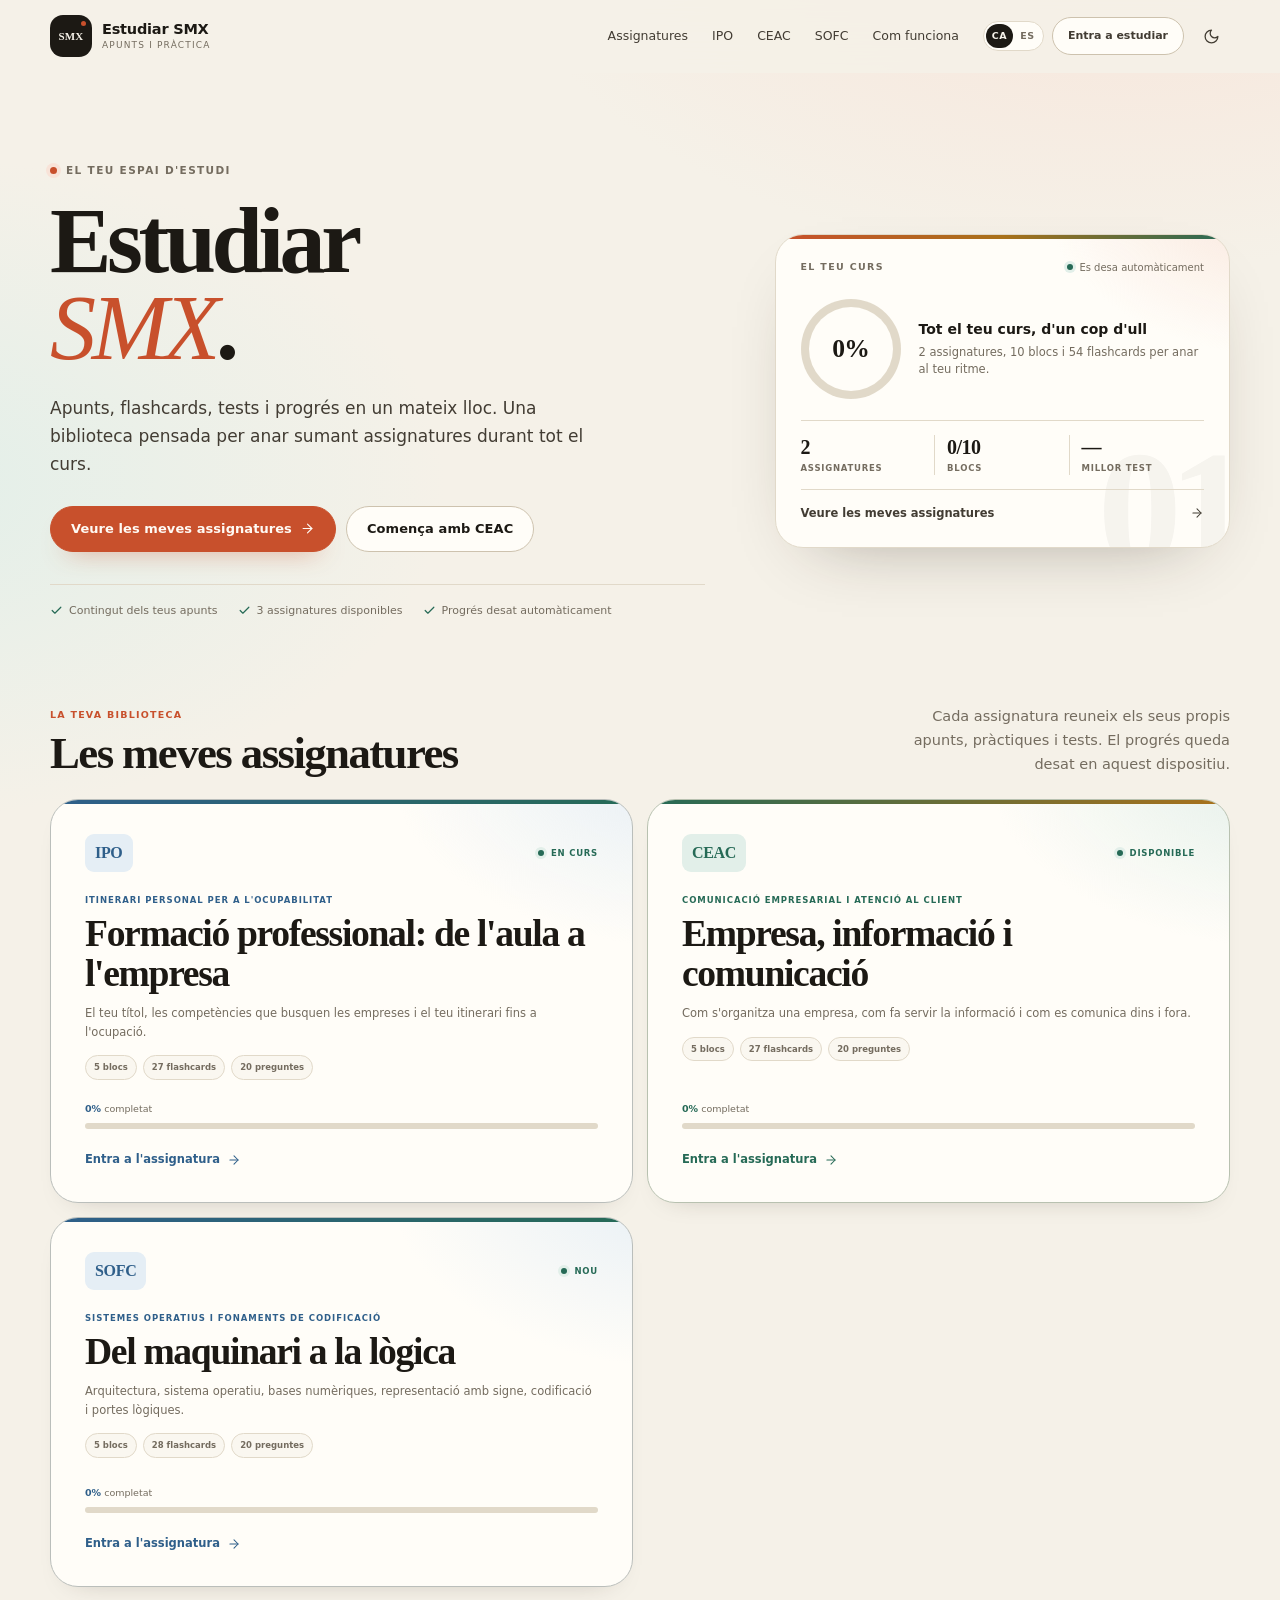
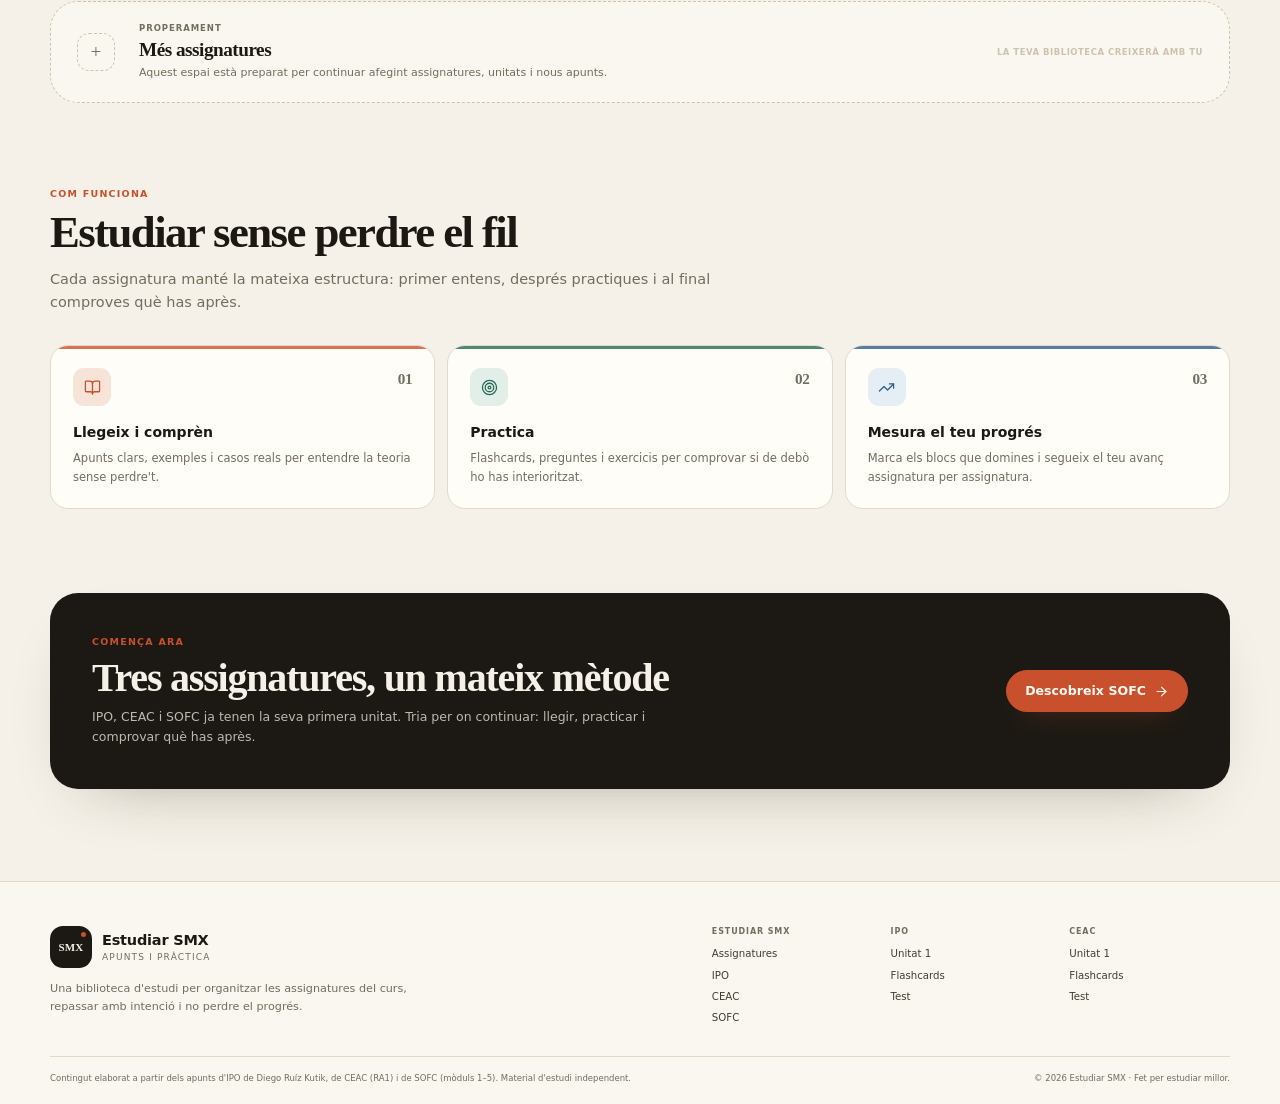
==== commit 981cdcb3: "Add files via upload" ====
--- a/index.html
+++ b/index.html
@@ -3,7 +3,7 @@
 <head>
   <meta charset="UTF-8">
   <meta name="viewport" content="width=device-width, initial-scale=1.0">
-  <meta name="description" content="Estudiar SMX: apunts, flashcards, tests i progrés organitzats per assignatura. IPO i CEAC en un mateix espai d'estudi.">
+  <meta name="description" content="Estudiar SMX: apunts, flashcards, tests i progrés organitzats per assignatura. IPO, CEAC i SOFC en un mateix espai d'estudi.">
   <meta name="theme-color" content="#f5f1e8">
   <title>Estudiar SMX | El teu espai d'estudi</title>
   <link rel="icon" href="data:image/svg+xml,%3Csvg xmlns='http://www.w3.org/2000/svg' viewBox='0 0 64 64'%3E%3Crect width='64' height='64' rx='16' fill='%23c8502c'/%3E%3Ctext x='32' y='41' font-family='Georgia,serif' font-size='14' font-weight='700' fill='%23fffdf8' text-anchor='middle'%3ESMX%3C/text%3E%3C/svg%3E">
@@ -61,6 +61,7 @@
         <a href="#asignaturas">Assignatures</a>
         <a href="asignaturas/ipo/index.html">IPO</a>
         <a href="asignaturas/ceac/index.html">CEAC</a>
+        <a href="asignaturas/sofc/index.html">SOFC</a>
         <a href="#como-funciona">Com funciona</a>
       </nav>
 
@@ -86,7 +87,8 @@
         <a href="#asignaturas"><span>01</span>Assignatures</a>
         <a href="asignaturas/ipo/index.html"><span>02</span>IPO</a>
         <a href="asignaturas/ceac/index.html"><span>03</span>CEAC</a>
-        <a href="#como-funciona"><span>04</span>Com funciona</a>
+        <a href="asignaturas/sofc/index.html"><span>04</span>SOFC</a>
+        <a href="#como-funciona"><span>05</span>Com funciona</a>
       </nav>
     </div>
   </header>
@@ -103,7 +105,7 @@
         </div>
         <ul class="hero-meta">
           <li><svg class="icon" aria-hidden="true"><use href="#i-check"></use></svg>Contingut dels teus apunts</li>
-          <li><svg class="icon" aria-hidden="true"><use href="#i-check"></use></svg>2 assignatures disponibles</li>
+          <li><svg class="icon" aria-hidden="true"><use href="#i-check"></use></svg>3 assignatures disponibles</li>
           <li><svg class="icon" aria-hidden="true"><use href="#i-check"></use></svg>Progrés desat automàticament</li>
         </ul>
       </div>
@@ -117,12 +119,12 @@
           <div class="progress-ring" data-overall-ring style="--p:0"><span data-overall-percent>0%</span></div>
           <div class="progress-copy">
             <strong>Tot el teu curs, d'un cop d'ull</strong>
-            <p data-overall-copy>2 assignatures, 10 blocs i 54 flashcards per anar al teu ritme.</p>
+            <p data-overall-copy>3 assignatures, 15 blocs i 82 flashcards per anar al teu ritme.</p>
           </div>
         </div>
         <div class="hero-stats">
-          <div><span data-overall-subjects>2</span><small>Assignatures</small></div>
-          <div><span data-overall-sections>0/10</span><small>Blocs</small></div>
+          <div><span data-overall-subjects>3</span><small>Assignatures</small></div>
+          <div><span data-overall-sections>0/15</span><small>Blocs</small></div>
           <div><span data-overall-best>—</span><small>Millor test</small></div>
         </div>
         <a class="panel-link" href="#asignaturas"><span>Veure les meves assignatures</span><svg class="icon" aria-hidden="true"><use href="#i-arrow-right"></use></svg></a>
@@ -173,6 +175,28 @@
             <span class="subject-tags">
               <span>5 blocs</span>
               <span>27 flashcards</span>
+              <span>20 preguntes</span>
+            </span>
+          </span>
+          <span class="subject-progress">
+            <span class="subject-progress-head"><span data-unit-percent>0%</span> completat</span>
+            <span class="subject-progress-bar"><span data-unit-bar style="--p:0%"></span></span>
+          </span>
+          <span class="subject-cta">Entra a l'assignatura<svg class="icon" aria-hidden="true"><use href="#i-arrow-right"></use></svg></span>
+        </a>
+
+        <a class="subject-card subject-card--sofc" href="asignaturas/sofc/index.html" data-unit-card="sofc" aria-label="Entra a SOFC, Sistemes Operatius i Fonaments de Codificació">
+          <span class="subject-card-top">
+            <span class="subject-code">SOFC</span>
+            <span class="subject-status"><span class="status-dot"></span>Nou</span>
+          </span>
+          <span class="subject-card-body">
+            <span class="subject-kicker">Sistemes Operatius i Fonaments de Codificació</span>
+            <span class="subject-name">Del maquinari a la lògica</span>
+            <span class="subject-desc">Arquitectura, sistema operatiu, bases numèriques, representació amb signe, codificació i portes lògiques.</span>
+            <span class="subject-tags">
+              <span>5 blocs</span>
+              <span>28 flashcards</span>
               <span>20 preguntes</span>
             </span>
           </span>
@@ -226,10 +250,10 @@
     <section class="portal-callout container" aria-labelledby="startTitle">
       <div>
         <p class="kicker">Comença ara</p>
-        <h2 id="startTitle">Dues assignatures, un mateix mètode</h2>
-        <p>IPO ja té la seva primera unitat i CEAC acaba d'arribar. Tria per on continuar: llegir, practicar i comprovar què has après.</p>
-      </div>
-      <a class="btn btn-primary" href="asignaturas/ceac/index.html">Comença amb CEAC<svg class="icon" aria-hidden="true"><use href="#i-arrow-right"></use></svg></a>
+        <h2 id="startTitle">Tres assignatures, un mateix mètode</h2>
+        <p>IPO, CEAC i SOFC ja tenen la seva primera unitat. Tria per on continuar: llegir, practicar i comprovar què has après.</p>
+      </div>
+      <a class="btn btn-primary" href="asignaturas/sofc/index.html">Descobreix SOFC<svg class="icon" aria-hidden="true"><use href="#i-arrow-right"></use></svg></a>
     </section>
   </main>
 
@@ -248,6 +272,7 @@
           <a href="#asignaturas">Assignatures</a>
           <a href="asignaturas/ipo/index.html">IPO</a>
           <a href="asignaturas/ceac/index.html">CEAC</a>
+          <a href="asignaturas/sofc/index.html">SOFC</a>
         </div>
         <div>
           <span>IPO</span>
@@ -264,7 +289,7 @@
       </div>
     </div>
     <div class="container footer-bottom">
-      <p>Contingut elaborat a partir dels apunts d'IPO de Diego Ruíz Kutik i de CEAC (RA1). Material d'estudi independent.</p>
+      <p>Contingut elaborat a partir dels apunts d'IPO de Diego Ruíz Kutik, de CEAC (RA1) i de SOFC (mòduls 1–5). Material d'estudi independent.</p>
       <p>© <span id="year">2026</span> Estudiar SMX · Fet per estudiar millor.</p>
     </div>
   </footer>
